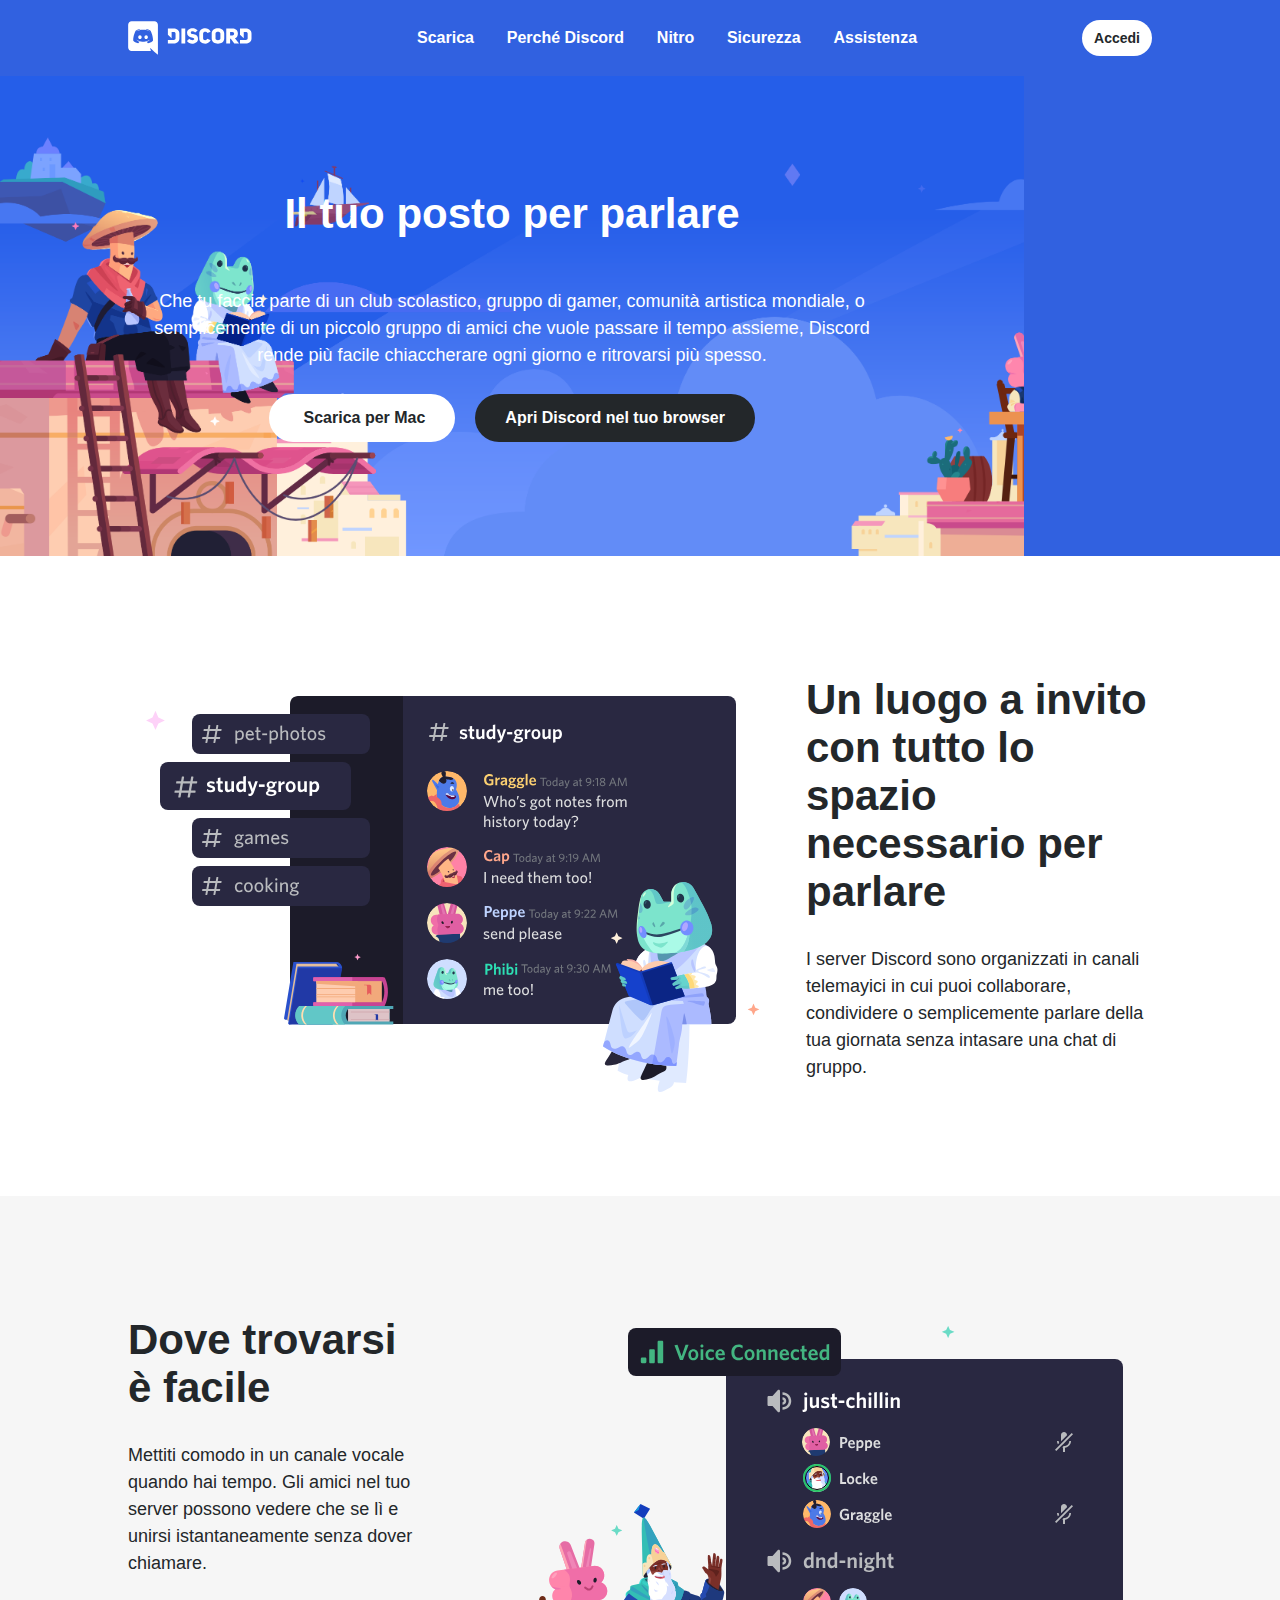
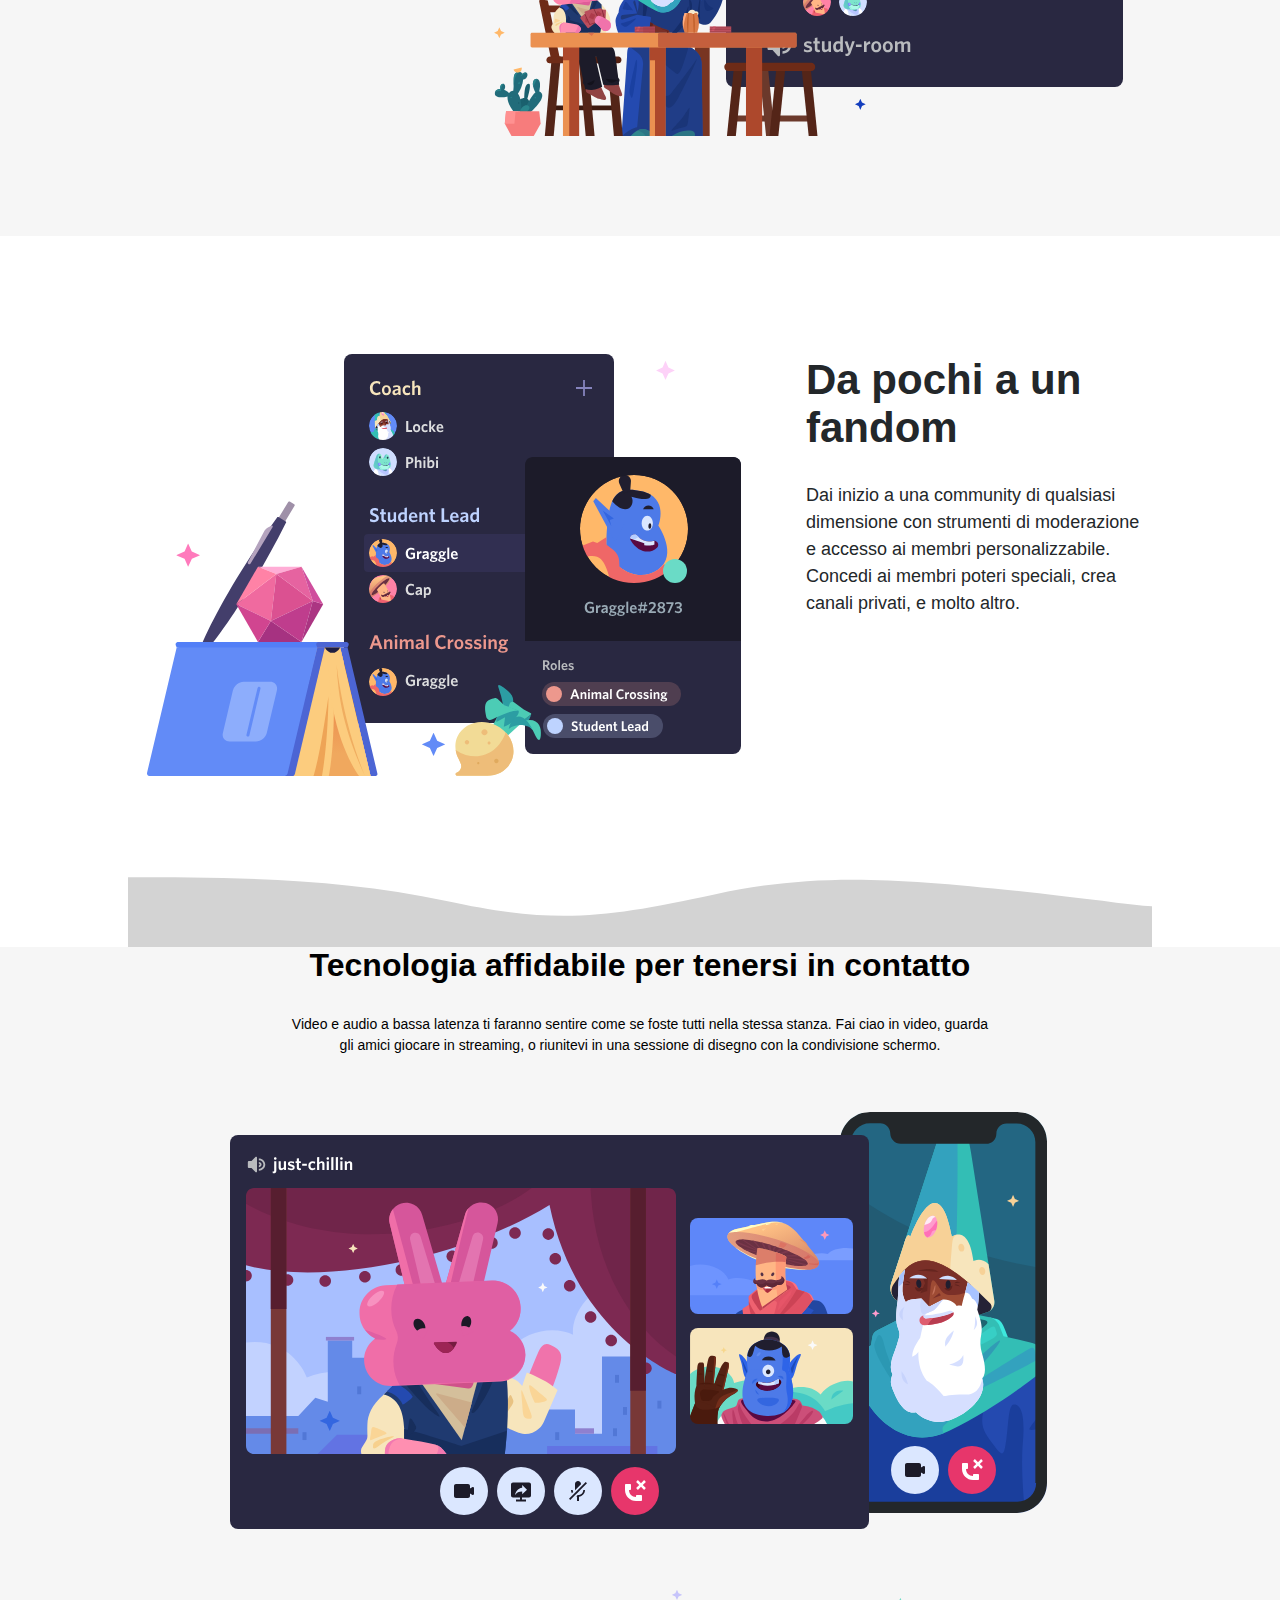
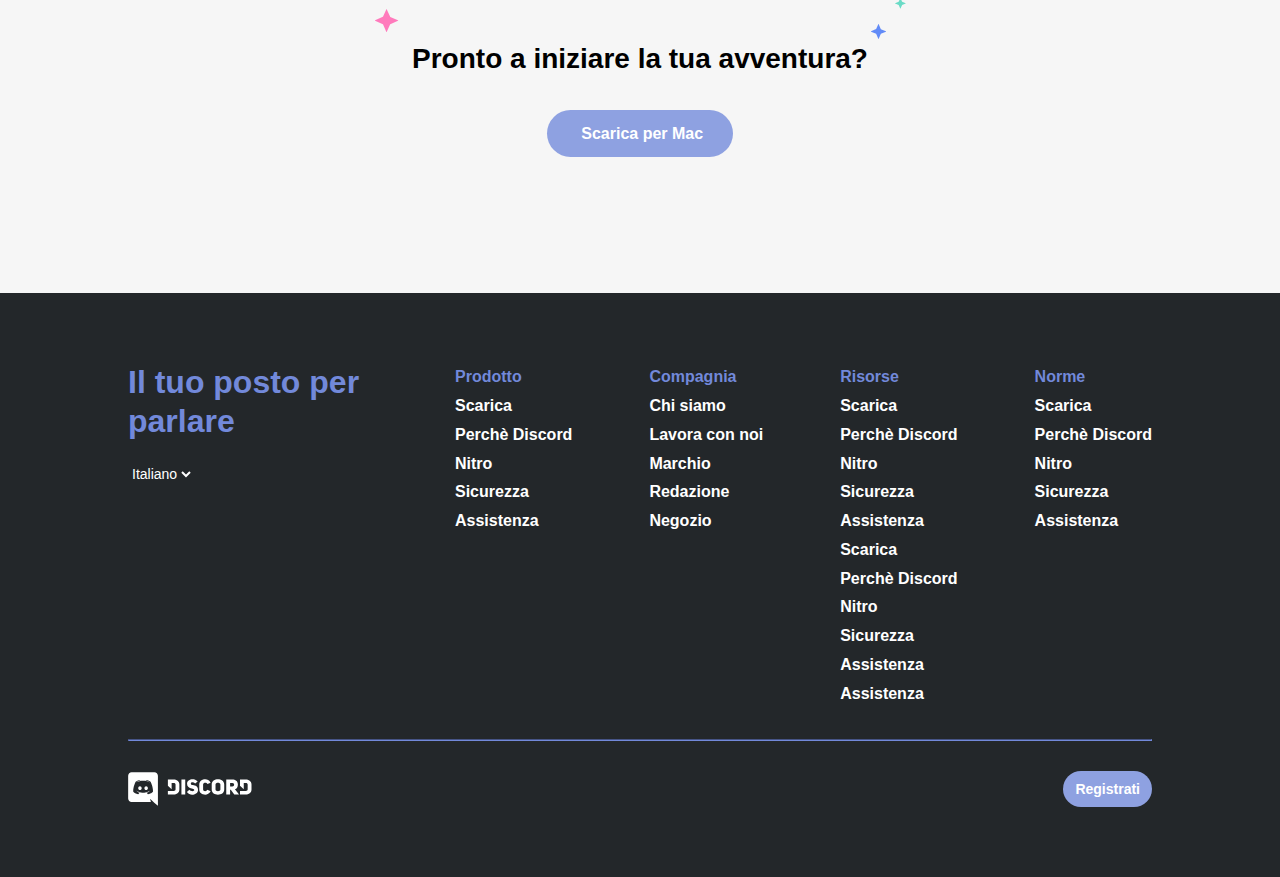
==== index.html @ 60d34fde "add arrow down" ====
<!DOCTYPE html>
<html lang="en">
<head>
    <meta charset="UTF-8">
    <meta http-equiv="X-UA-Compatible" content="IE=edge">
    <meta name="viewport" content="width=device-width, initial-scale=1.0">
    <link rel="stylesheet" href="https://cdnjs.cloudflare.com/ajax/libs/font-awesome/6.2.0/css/all.min.css" integrity="sha512-xh6O/CkQoPOWDdYTDqeRdPCVd1SpvCA9XXcUnZS2FmJNp1coAFzvtCN9BmamE+4aHK8yyUHUSCcJHgXloTyT2A==" crossorigin="anonymous" referrerpolicy="no-referrer" />
    <link rel="stylesheet" href="./css/style.css">
    <title>Discord</title>
</head>
<body>
     <!-- HEADER: NAV + HERO -->
     <header>
        <nav class="container flexbox">
            <img src="img/logo.svg" alt="logo">

            <ul class="flexbox">
                <li><a href="#">Scarica</a></li>
                <li><a href="#">Perch&eacute Discord</a></li>
                <li><a href="#">Nitro</a></li>
                <li><a href="#">Sicurezza</a></li>
                <li><a href="#">Assistenza</a></li>
            </ul>

            <a class="btn-small" href="#">Accedi</a>
        </nav>

        <section class="hero flexbox">
            <div class="inner-hero">
                <h1>Il tuo posto per parlare</h1>
                <p>Che tu faccia parte di un club scolastico, gruppo di gamer, comunità artistica mondiale, o semplicemente di un piccolo gruppo di amici che vuole passare il tempo assieme, Discord rende più facile chiaccherare ogni giorno e ritrovarsi più spesso.</p>
                <div class="buttons-hero">
                    <a href="#" class="btn-big"><i class="fa-solid fa-down-long"></i>&nbsp;Scarica per Mac</a>
                    <a href="#" class="btn-big black">Apri Discord nel tuo browser</a>
                </div>
            </div>
        </section>
     </header>

     <!-- MAIN WITH 4 SECTION -->

     <main>
        <section class="bg-white">
            <div class="flex-container">
                <img src="img/item1.svg" alt="">
                <div class="txt">
                    <h2>Un luogo a invito con tutto lo spazio necessario per parlare</h2>
                    <p>I server Discord sono organizzati in canali telemayici in cui puoi collaborare, condividere o semplicemente parlare della tua giornata senza intasare una chat di gruppo.</p>
                </div>
            </div>
            
        </section>

        <section class="bg-gray">
            <div class="flex-container-reverse">
                <img src="img/item2.svg" alt="">
                <div class="txt">
                    <h2>Dove trovarsi è facile</h2>
                    <p>Mettiti comodo in un canale vocale quando hai tempo. Gli amici nel tuo server possono vedere che se lì e unirsi istantaneamente senza dover chiamare.</p>
                </div>
            </div> 
        </section>

        <section class="bg-white">
            <div class="flex-container">
                <img src="img/item3.svg" alt="">
            <div class="txt">
                <h2>Da pochi a un fandom</h2>
                <p>Dai inizio a una community di qualsiasi dimensione con strumenti di moderazione e accesso ai membri personalizzabile. Concedi ai membri poteri speciali, crea canali privati, e molto altro.</p>
            </div>
            </div>
        </section>

        <div class="wave">
            <svg class="wave-1hkxOo" version="1.1" xmlns="http://www.w3.org/2000/svg" viewBox="0 0 1440 100" preserveAspectRatio="none"><path class="wavePath-haxJK1 animationPaused-2hZ4IO" d="M826.337463,25.5396311 C670.970254,58.655965 603.696181,68.7870267 447.802481,35.1443383 C293.342778,1.81111414 137.33377,1.81111414 0,1.81111414 L0,150 L1920,150 L1920,1.81111414 C1739.53523,-16.6853983 1679.86404,73.1607868 1389.7826,37.4859505 C1099.70117,1.81111414 981.704672,-7.57670281 826.337463,25.5396311 Z" fill="currentColor"></path></svg>
        </div>

        <section class="single-column bg-gray">

            <div class="contents">
                <h2>Tecnologia affidabile per tenersi in contatto</h2>
                <p>Video e audio a bassa latenza ti faranno sentire come se foste tutti nella stessa stanza. Fai ciao in video, guarda gli amici giocare in streaming, o riunitevi in una sessione di disegno con la condivisione schermo.</p>
            </div>
            
            <img class="prova" src="img/item4-big.svg" alt="">
           
            <div class="call-to-acrion">
                <img src="img/stars.svg" alt="">
                <h3>Pronto a iniziare la tua avventura?</h3>
                <a href="#" class="btn-big liliac"><i class="fa-solid fa-down-long"></i>&nbsp;Scarica per Mac</a>
            </div>

        </section>
        
    </main>

      <!-- FOOTER -->

      <footer>
        <div class="footer-container">
            <div class="footer-row">
                <div class="footer-col">
                    <h3>Il tuo posto per parlare</h3>
                    
                     <select class="lenguages">
                        <option>Italiano</option>
                        <option>English</option>
                     </select>
                    
                    <div class="social-links">
                        <a href="#"><i class="fab fa-twitter"></i></a>
                        <a href="#"><i class="fab fa-instagram"></i></a>
                        <a href="#"><i class="fab fa-facebook-f"></i></a>
                        <a href="#"><i class="fab fa-youtube"></i></a>
                    </div>
                </div>
                <div class="footer-col">
                    <h4>Prodotto</h4>
                    <ul>
                        <li><a href="#">Scarica</a></li>
                        <li><a href="#">Perchè Discord</a></li>
                        <li><a href="#">Nitro</a></li>
                        <li><a href="#">Sicurezza</a></li>
                        <li><a href="#">Assistenza</a></li>                       
                    </ul>
                </div>

                <div class="footer-col">
                    <h4>Compagnia</h4>
                    <ul>
                        <li><a href="#">Chi siamo</a></li>
                        <li><a href="#">Lavora con noi</a></li>
                        <li><a href="#">Marchio</a></li>
                        <li><a href="#">Redazione</a></li>
                        <li><a href="#">Negozio</a></li>

                    </ul>
                </div>

                <div class="footer-col">
                    <h4>Risorse</h4>
                    <ul>
                        <li><a href="#">Scarica</a></li>
                        <li><a href="#">Perchè Discord</a></li>
                        <li><a href="#">Nitro</a></li>
                        <li><a href="#">Sicurezza</a></li>
                        <li><a href="#">Assistenza</a></li>
                        <li><a href="#">Scarica</a></li>
                        <li><a href="#">Perchè Discord</a></li>
                        <li><a href="#">Nitro</a></li>
                        <li><a href="#">Sicurezza</a></li>
                        <li><a href="#">Assistenza</a></li>
                        <li><a href="#">Assistenza</a></li>
                    </ul>
                </div>

                <div class="footer-col">
                    <h4>Norme</h4>
                    <ul>
                        <li><a href="#">Scarica</a></li>
                        <li><a href="#">Perchè Discord</a></li>
                        <li><a href="#">Nitro</a></li>
                        <li><a href="#">Sicurezza</a></li>
                        <li><a href="#">Assistenza</a></li>
                    </ul>
                </div>
            </div>

            <hr>

            <div class="footer-bottom">
                <img src="img/logo.svg" alt="">
                <a class="btn-small liliac" href="#">Registrati</a>
            </div>

        </div>
        
       
       
    </footer>

</body>
</html>
---- css/style.css ----
/* colors:
#3161e0; BLU Header 
#23272a sort-of-black
#f6f6f6 GRAY
#8ea1e1 lilac button
#7289da lilac txt footer*/


/* UTILITY */
*{
    margin: 0;
    padding: 0;
    box-sizing: border-box; 
}

.debug{ /*da rimuovere*/
    border: 1px solid black;
    min-height: 100px;
}

/* GENERAL RULES */

body{
    font-family: Helvetica, Arial, sans-serif;
    background-color: white;
}

header{
    background-color: #3161e0;
}

footer{
    background-color: #23272a;
    color: white;
}

.container{
    max-width: 1170px;
    margin: 0 auto;
}

/* BUTTONS */

.btn-small{
    display: block;
    background-color: white;
    color: #23272a;
    border-radius: 20px;
    padding: 10px 12px;
    text-decoration: none;
    font-size: 14px;
    font-weight: bold;
}

.btn-big{
    /* display: block; */
    background-color: white;
    color: #23272a;
    border-radius: 50px;
    padding: 15px 30px;
    text-decoration: none;
    font-size: 16px;
    font-weight: bold;
}

.black{
    background-color: #23272a;
    color: white;
}

.liliac{
    background-color: #8ea1e1;
    color: white;
}

/* NAVBAR */

li{
    list-style: none;
    font-weight: bold;
}

li a{
    color: white;
    text-decoration: none;    
}

nav a:hover{
    text-decoration: underline;
}

.flexbox{
    max-width: 80%;
    display: flex;
    flex-flow: row wrap;
    justify-content: space-between;
    align-items: center;
}

/* HEADER */

header nav.container{
    padding: 20px 0;
}

header nav ul{
    min-width: 500px;
}

.hero{
    background-image: url('../img/jumbo.png');
    background-size: cover;
    height: 480px; 
    color: white; 
    display: flex;
    justify-content: center;
    align-items: center;

    /* position: relative; */
}

.inner-hero{
    text-align: center;
    max-width: 750px;

    /* position: absolute;
    top: 50%;
    left: 50%;
    transform: translate(-50%, -50%); */
}

.buttons-hero{
    display: flex;
    justify-content: center;
    align-items: center;
    column-gap: 20px;
}

h1{
    font-size: 42px;
    padding-bottom: 50px;
}

header p{
    font-size: 18px;
    padding-bottom: 25px;
    line-height: 1.5;
}

/*SECTIONS */

main div{
    width: 80%;
    margin: 0 auto;
}

.bg-gray{
    background-color: #f6f6f6;
}

.bg-white{
    background-color: white;
}

.flex-container{
    padding: 100px 0;
    color: #23272a;
    display: flex;
    justify-content: space-between;
    align-items: flex-start;
    /* column-gap: 20px; */
}  

.txt{
    max-width: 400px;
    margin-top: 20px;
}

main h2{
    font-size: 42px;
    padding-bottom: 30px;
}

main p{
    font-size: 18px;
    line-height: 1.5;
}

.flex-container-reverse{
    padding: 100px 0;
    color: #23272a;
    display: flex;
    flex-direction: row-reverse;
    justify-content: center;
    align-items: flex-start;
    column-gap: 50px;
}

.wave svg{
    color: lightgrey;
    display: block;
}


.single-column{
   text-align: center;
    padding-bottom: 150px;
 
}

.contents{
    width: 700px;
}

.contents h2{
    font-size: 32px;
}
.contents p{
    font-size: 14px;
}

.call-to-acrion h3{
    font-size: 28px;
   padding-bottom: 50px; 
}





/* FOOTER */

.footer-container{
    width: 80%;
    max-width: 1170px;
    margin: 0 auto;
    padding: 70px 0;
}

.footer-row{
    line-height: 1.8;
    display: flex;
    flex-wrap: wrap;
    justify-content: space-between;
    padding-bottom: 30px;
}

.footer-col h3{
    font-size: 32px;
    line-height: 1.2;
    color: #7289da;
    padding-bottom: 20px;
    width: 250px;
}

.lenguages{
    background: #23272a;
    color: white;
    border: none;
    font-size: 14px;
   
}

.footer-col h4{
    color: #7289da; 
}

hr {
    border-color: #7289da;
}

.footer-bottom{
   display: flex;
   justify-content: space-between;
   padding-top: 30px;
}

.social-links i{
    padding: 20px 10px 0 0;
    color: white;
}
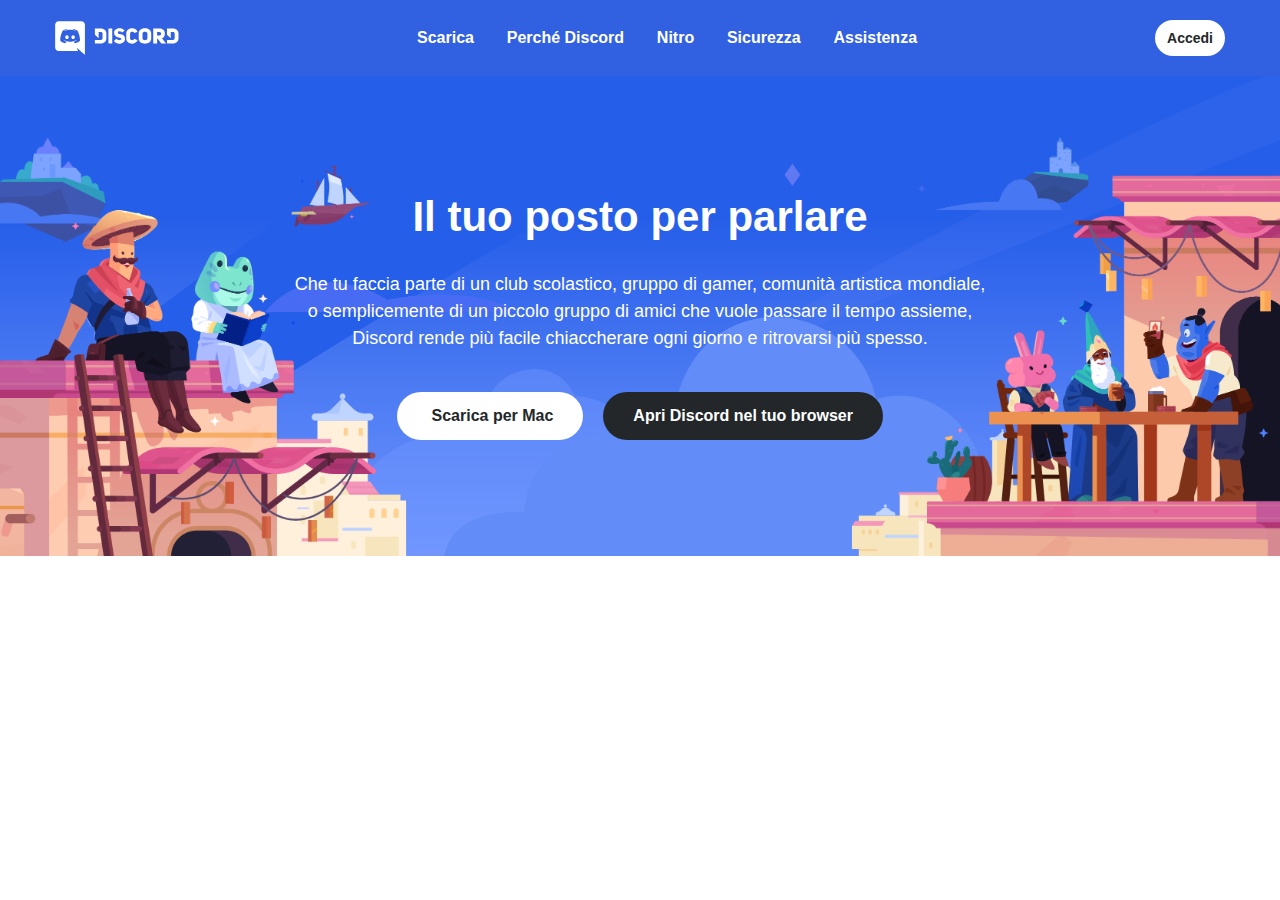
==== commit 4e24bc05: "Refactory 1- Header" ====
--- a/index.html
+++ b/index.html
@@ -9,9 +9,11 @@
     <title>Discord</title>
 </head>
 <body>
-     <!-- HEADER: NAV + HERO -->
-     <header>
-        <nav class="container flexbox">
+    
+    <!-- HEADER: NAV + HERO -->
+
+    <header>
+        <nav class=" container flexbox">
             <img src="img/logo.svg" alt="logo">
 
             <ul class="flexbox">
@@ -31,153 +33,20 @@
                 <p>Che tu faccia parte di un club scolastico, gruppo di gamer, comunità artistica mondiale, o semplicemente di un piccolo gruppo di amici che vuole passare il tempo assieme, Discord rende più facile chiaccherare ogni giorno e ritrovarsi più spesso.</p>
                 <div class="buttons-hero">
                     <a href="#" class="btn-big"><i class="fa-solid fa-down-long"></i>&nbsp;Scarica per Mac</a>
-                    <a href="#" class="btn-big black">Apri Discord nel tuo browser</a>
+                    <a href="#" class="btn-big btn-black">Apri Discord nel tuo browser</a>
                 </div>
             </div>
         </section>
-     </header>
+    </header>
+     
 
-     <!-- MAIN WITH 4 SECTION -->
+    <!-- MAIN WITH 4 SECTION -->
 
-     <main>
-        <section class="bg-white">
-            <div class="flex-container">
-                <img src="img/item1.svg" alt="">
-                <div class="txt">
-                    <h2>Un luogo a invito con tutto lo spazio necessario per parlare</h2>
-                    <p>I server Discord sono organizzati in canali telemayici in cui puoi collaborare, condividere o semplicemente parlare della tua giornata senza intasare una chat di gruppo.</p>
-                </div>
-            </div>
-            
-        </section>
+    
 
-        <section class="bg-gray">
-            <div class="flex-container-reverse">
-                <img src="img/item2.svg" alt="">
-                <div class="txt">
-                    <h2>Dove trovarsi è facile</h2>
-                    <p>Mettiti comodo in un canale vocale quando hai tempo. Gli amici nel tuo server possono vedere che se lì e unirsi istantaneamente senza dover chiamare.</p>
-                </div>
-            </div> 
-        </section>
+    <!-- FOOTER -->
 
-        <section class="bg-white">
-            <div class="flex-container">
-                <img src="img/item3.svg" alt="">
-            <div class="txt">
-                <h2>Da pochi a un fandom</h2>
-                <p>Dai inizio a una community di qualsiasi dimensione con strumenti di moderazione e accesso ai membri personalizzabile. Concedi ai membri poteri speciali, crea canali privati, e molto altro.</p>
-            </div>
-            </div>
-        </section>
-
-        <div class="wave">
-            <svg class="wave-1hkxOo" version="1.1" xmlns="http://www.w3.org/2000/svg" viewBox="0 0 1440 100" preserveAspectRatio="none"><path class="wavePath-haxJK1 animationPaused-2hZ4IO" d="M826.337463,25.5396311 C670.970254,58.655965 603.696181,68.7870267 447.802481,35.1443383 C293.342778,1.81111414 137.33377,1.81111414 0,1.81111414 L0,150 L1920,150 L1920,1.81111414 C1739.53523,-16.6853983 1679.86404,73.1607868 1389.7826,37.4859505 C1099.70117,1.81111414 981.704672,-7.57670281 826.337463,25.5396311 Z" fill="currentColor"></path></svg>
-        </div>
-
-        <section class="single-column bg-gray">
-
-            <div class="contents">
-                <h2>Tecnologia affidabile per tenersi in contatto</h2>
-                <p>Video e audio a bassa latenza ti faranno sentire come se foste tutti nella stessa stanza. Fai ciao in video, guarda gli amici giocare in streaming, o riunitevi in una sessione di disegno con la condivisione schermo.</p>
-            </div>
-            
-            <img class="prova" src="img/item4-big.svg" alt="">
-           
-            <div class="call-to-acrion">
-                <img src="img/stars.svg" alt="">
-                <h3>Pronto a iniziare la tua avventura?</h3>
-                <a href="#" class="btn-big liliac"><i class="fa-solid fa-down-long"></i>&nbsp;Scarica per Mac</a>
-            </div>
-
-        </section>
-        
-    </main>
-
-      <!-- FOOTER -->
-
-      <footer>
-        <div class="footer-container">
-            <div class="footer-row">
-                <div class="footer-col">
-                    <h3>Il tuo posto per parlare</h3>
-                    
-                     <select class="lenguages">
-                        <option>Italiano</option>
-                        <option>English</option>
-                     </select>
-                    
-                    <div class="social-links">
-                        <a href="#"><i class="fab fa-twitter"></i></a>
-                        <a href="#"><i class="fab fa-instagram"></i></a>
-                        <a href="#"><i class="fab fa-facebook-f"></i></a>
-                        <a href="#"><i class="fab fa-youtube"></i></a>
-                    </div>
-                </div>
-                <div class="footer-col">
-                    <h4>Prodotto</h4>
-                    <ul>
-                        <li><a href="#">Scarica</a></li>
-                        <li><a href="#">Perchè Discord</a></li>
-                        <li><a href="#">Nitro</a></li>
-                        <li><a href="#">Sicurezza</a></li>
-                        <li><a href="#">Assistenza</a></li>                       
-                    </ul>
-                </div>
-
-                <div class="footer-col">
-                    <h4>Compagnia</h4>
-                    <ul>
-                        <li><a href="#">Chi siamo</a></li>
-                        <li><a href="#">Lavora con noi</a></li>
-                        <li><a href="#">Marchio</a></li>
-                        <li><a href="#">Redazione</a></li>
-                        <li><a href="#">Negozio</a></li>
-
-                    </ul>
-                </div>
-
-                <div class="footer-col">
-                    <h4>Risorse</h4>
-                    <ul>
-                        <li><a href="#">Scarica</a></li>
-                        <li><a href="#">Perchè Discord</a></li>
-                        <li><a href="#">Nitro</a></li>
-                        <li><a href="#">Sicurezza</a></li>
-                        <li><a href="#">Assistenza</a></li>
-                        <li><a href="#">Scarica</a></li>
-                        <li><a href="#">Perchè Discord</a></li>
-                        <li><a href="#">Nitro</a></li>
-                        <li><a href="#">Sicurezza</a></li>
-                        <li><a href="#">Assistenza</a></li>
-                        <li><a href="#">Assistenza</a></li>
-                    </ul>
-                </div>
-
-                <div class="footer-col">
-                    <h4>Norme</h4>
-                    <ul>
-                        <li><a href="#">Scarica</a></li>
-                        <li><a href="#">Perchè Discord</a></li>
-                        <li><a href="#">Nitro</a></li>
-                        <li><a href="#">Sicurezza</a></li>
-                        <li><a href="#">Assistenza</a></li>
-                    </ul>
-                </div>
-            </div>
-
-            <hr>
-
-            <div class="footer-bottom">
-                <img src="img/logo.svg" alt="">
-                <a class="btn-small liliac" href="#">Registrati</a>
-            </div>
-
-        </div>
-        
-       
-       
-    </footer>
+      
 
 </body>
 </html>--- a/css/style.css
+++ b/css/style.css
@@ -1,16 +1,19 @@
-/* colors:
-#3161e0; BLU Header 
-#23272a sort-of-black
-#f6f6f6 GRAY
-#8ea1e1 lilac button
-#7289da lilac txt footer*/
+/* COLORS ROOT  */
 
+:root{
+    --black: #23272a;
+    --white: #ffffff;
+    --gray: #f6f6f6;
+    --blue: #3161e0;
+    --liliac-btn: #8ea1e1 ;
+    --liliac-txt: #7289da ;
+}
 
 /* UTILITY */
 *{
     margin: 0;
     padding: 0;
-    box-sizing: border-box; 
+    box-sizing: border-box;   
 }
 
 .debug{ /*da rimuovere*/
@@ -22,16 +25,7 @@
 
 body{
     font-family: Helvetica, Arial, sans-serif;
-    background-color: white;
-}
-
-header{
-    background-color: #3161e0;
-}
-
-footer{
-    background-color: #23272a;
-    color: white;
+    background-color: var(--white);
 }
 
 .container{
@@ -39,12 +33,36 @@
     margin: 0 auto;
 }
 
-/* BUTTONS */
+header{
+    background-color: var(--blue);
+    color: var(--white);;
+}
+
+header footer{
+    color: var(--white);
+}
+
+footer{
+    color: var(--black);
+}
+
+li{
+    list-style: none;
+    font-weight: bold;
+}
+
+li a{
+    color: var(--white);
+    text-decoration: none;
+}
+
+nav a:hover{
+    text-decoration: underline;
+}
 
 .btn-small{
-    display: block;
-    background-color: white;
-    color: #23272a;
+    background-color: var(--white);
+    color: var(--black);
     border-radius: 20px;
     padding: 10px 12px;
     text-decoration: none;
@@ -53,9 +71,8 @@
 }
 
 .btn-big{
-    /* display: block; */
-    background-color: white;
-    color: #23272a;
+    background-color: var(--white);
+    color: var(--black);
     border-radius: 50px;
     padding: 15px 30px;
     text-decoration: none;
@@ -63,43 +80,26 @@
     font-weight: bold;
 }
 
-.black{
-    background-color: #23272a;
-    color: white;
+.btn-black{
+    background-color: var(--black);
+    color: var(--white);
 }
 
-.liliac{
-    background-color: #8ea1e1;
-    color: white;
+.btn-liliac{
+    background-color: var(--liliac-btn);
+    color: var(--white);
 }
 
-/* NAVBAR */
-
-li{
-    list-style: none;
-    font-weight: bold;
-}
-
-li a{
-    color: white;
-    text-decoration: none;    
-}
-
-nav a:hover{
-    text-decoration: underline;
-}
+/* HEADER */
 
 .flexbox{
-    max-width: 80%;
     display: flex;
     flex-flow: row wrap;
     justify-content: space-between;
     align-items: center;
 }
 
-/* HEADER */
-
-header nav.container{
+nav{
     padding: 20px 0;
 }
 
@@ -110,23 +110,26 @@
 .hero{
     background-image: url('../img/jumbo.png');
     background-size: cover;
-    height: 480px; 
-    color: white; 
+    height: 480px;
     display: flex;
     justify-content: center;
     align-items: center;
-
-    /* position: relative; */
 }
 
 .inner-hero{
     text-align: center;
-    max-width: 750px;
+    max-width: 700px;
+}
 
-    /* position: absolute;
-    top: 50%;
-    left: 50%;
-    transform: translate(-50%, -50%); */
+h1{
+    font-size: 42px;
+    padding-bottom: 30px;
+}
+
+header p{
+    font-size: 18px;
+    padding-bottom: 40px;
+    line-height: 1.5;
 }
 
 .buttons-hero{
@@ -134,156 +137,4 @@
     justify-content: center;
     align-items: center;
     column-gap: 20px;
-}
-
-h1{
-    font-size: 42px;
-    padding-bottom: 50px;
-}
-
-header p{
-    font-size: 18px;
-    padding-bottom: 25px;
-    line-height: 1.5;
-}
-
-/*SECTIONS */
-
-main div{
-    width: 80%;
-    margin: 0 auto;
-}
-
-.bg-gray{
-    background-color: #f6f6f6;
-}
-
-.bg-white{
-    background-color: white;
-}
-
-.flex-container{
-    padding: 100px 0;
-    color: #23272a;
-    display: flex;
-    justify-content: space-between;
-    align-items: flex-start;
-    /* column-gap: 20px; */
-}  
-
-.txt{
-    max-width: 400px;
-    margin-top: 20px;
-}
-
-main h2{
-    font-size: 42px;
-    padding-bottom: 30px;
-}
-
-main p{
-    font-size: 18px;
-    line-height: 1.5;
-}
-
-.flex-container-reverse{
-    padding: 100px 0;
-    color: #23272a;
-    display: flex;
-    flex-direction: row-reverse;
-    justify-content: center;
-    align-items: flex-start;
-    column-gap: 50px;
-}
-
-.wave svg{
-    color: lightgrey;
-    display: block;
-}
-
-
-.single-column{
-   text-align: center;
-    padding-bottom: 150px;
- 
-}
-
-.contents{
-    width: 700px;
-}
-
-.contents h2{
-    font-size: 32px;
-}
-.contents p{
-    font-size: 14px;
-}
-
-.call-to-acrion h3{
-    font-size: 28px;
-   padding-bottom: 50px; 
-}
-
-
-
-
-
-/* FOOTER */
-
-.footer-container{
-    width: 80%;
-    max-width: 1170px;
-    margin: 0 auto;
-    padding: 70px 0;
-}
-
-.footer-row{
-    line-height: 1.8;
-    display: flex;
-    flex-wrap: wrap;
-    justify-content: space-between;
-    padding-bottom: 30px;
-}
-
-.footer-col h3{
-    font-size: 32px;
-    line-height: 1.2;
-    color: #7289da;
-    padding-bottom: 20px;
-    width: 250px;
-}
-
-.lenguages{
-    background: #23272a;
-    color: white;
-    border: none;
-    font-size: 14px;
-   
-}
-
-.footer-col h4{
-    color: #7289da; 
-}
-
-hr {
-    border-color: #7289da;
-}
-
-.footer-bottom{
-   display: flex;
-   justify-content: space-between;
-   padding-top: 30px;
-}
-
-.social-links i{
-    padding: 20px 10px 0 0;
-    color: white;
-}
-
-
-
-
-
-
- 
-
+}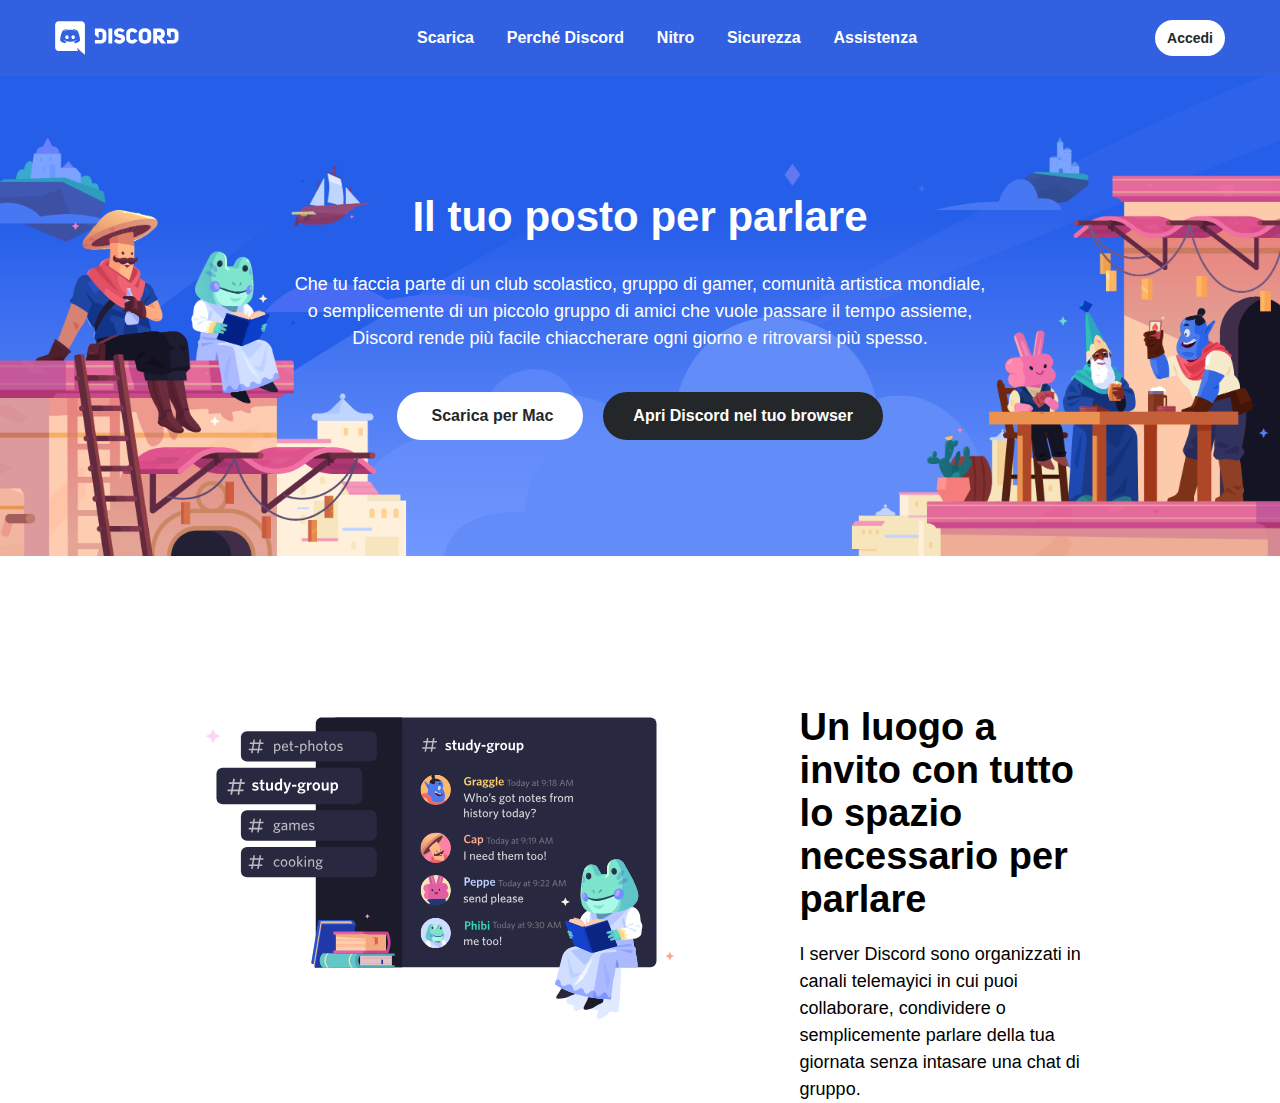
==== commit c0266f8c: "Refactory 2-section1" ====
--- a/index.html
+++ b/index.html
@@ -39,8 +39,19 @@
         </section>
     </header>
      
+    <!-- MAIN WITH 4 SECTION -->
 
-    <!-- MAIN WITH 4 SECTION -->
+    <main>
+        <section class="bg-white">
+            <div class="flex-containe">
+                <img class="img-main" src="img/item1.svg" alt="">
+                <div class="txt">
+                    <h2>Un luogo a invito con tutto lo spazio necessario per parlare</h2>
+                    <p>I server Discord sono organizzati in canali telemayici in cui puoi collaborare, condividere o semplicemente parlare della tua giornata senza intasare una chat di gruppo.</p>
+                </div>
+            </div>
+        </section>
+    </main>
 
     
 
--- a/css/style.css
+++ b/css/style.css
@@ -19,6 +19,7 @@
 .debug{ /*da rimuovere*/
     border: 1px solid black;
     min-height: 100px;
+    background-color: aqua;
 }
 
 /* GENERAL RULES */
@@ -137,4 +138,42 @@
     justify-content: center;
     align-items: center;
     column-gap: 20px;
+}
+
+.buttons-hero a:hover{ /*mettere ombra e zoom*/
+    text-decoration: underline;
+}
+
+/*MAIN */
+
+main h2{
+    font-size: 38px;
+    padding-bottom: 20px;
+}
+
+main p{
+    font-size: 18px;
+    line-height: 1.5;
+}
+
+.flex-containe{
+    max-width: 1170px;
+    width: 70%;
+    margin: 0 auto;
+    padding-top: 50px;
+    display: flex;
+    justify-content: center;
+    align-items: center;
+    
+}
+
+.img-main{
+    width: 60%;
+    padding-right: 20px;
+}
+
+.txt{
+    width: 40%;
+    padding-left: 70px;
+    padding-top: 100px;
 }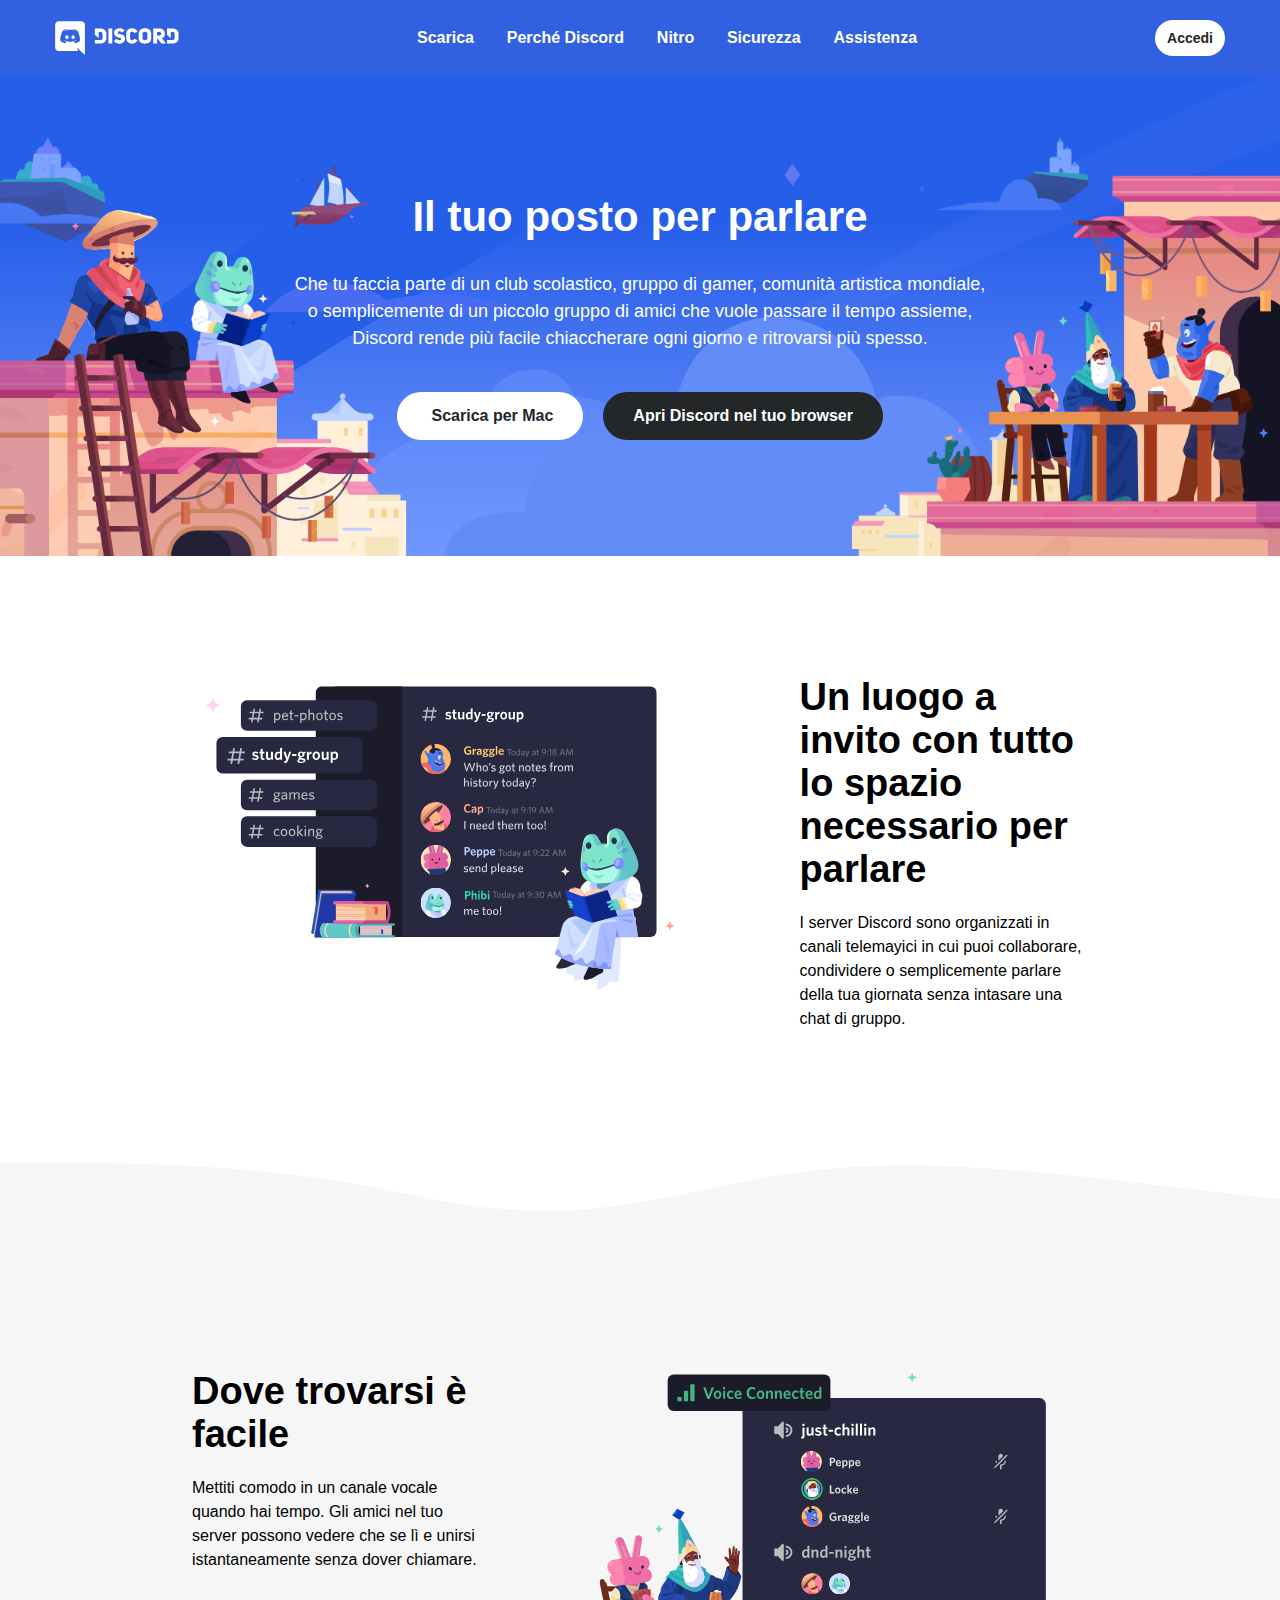
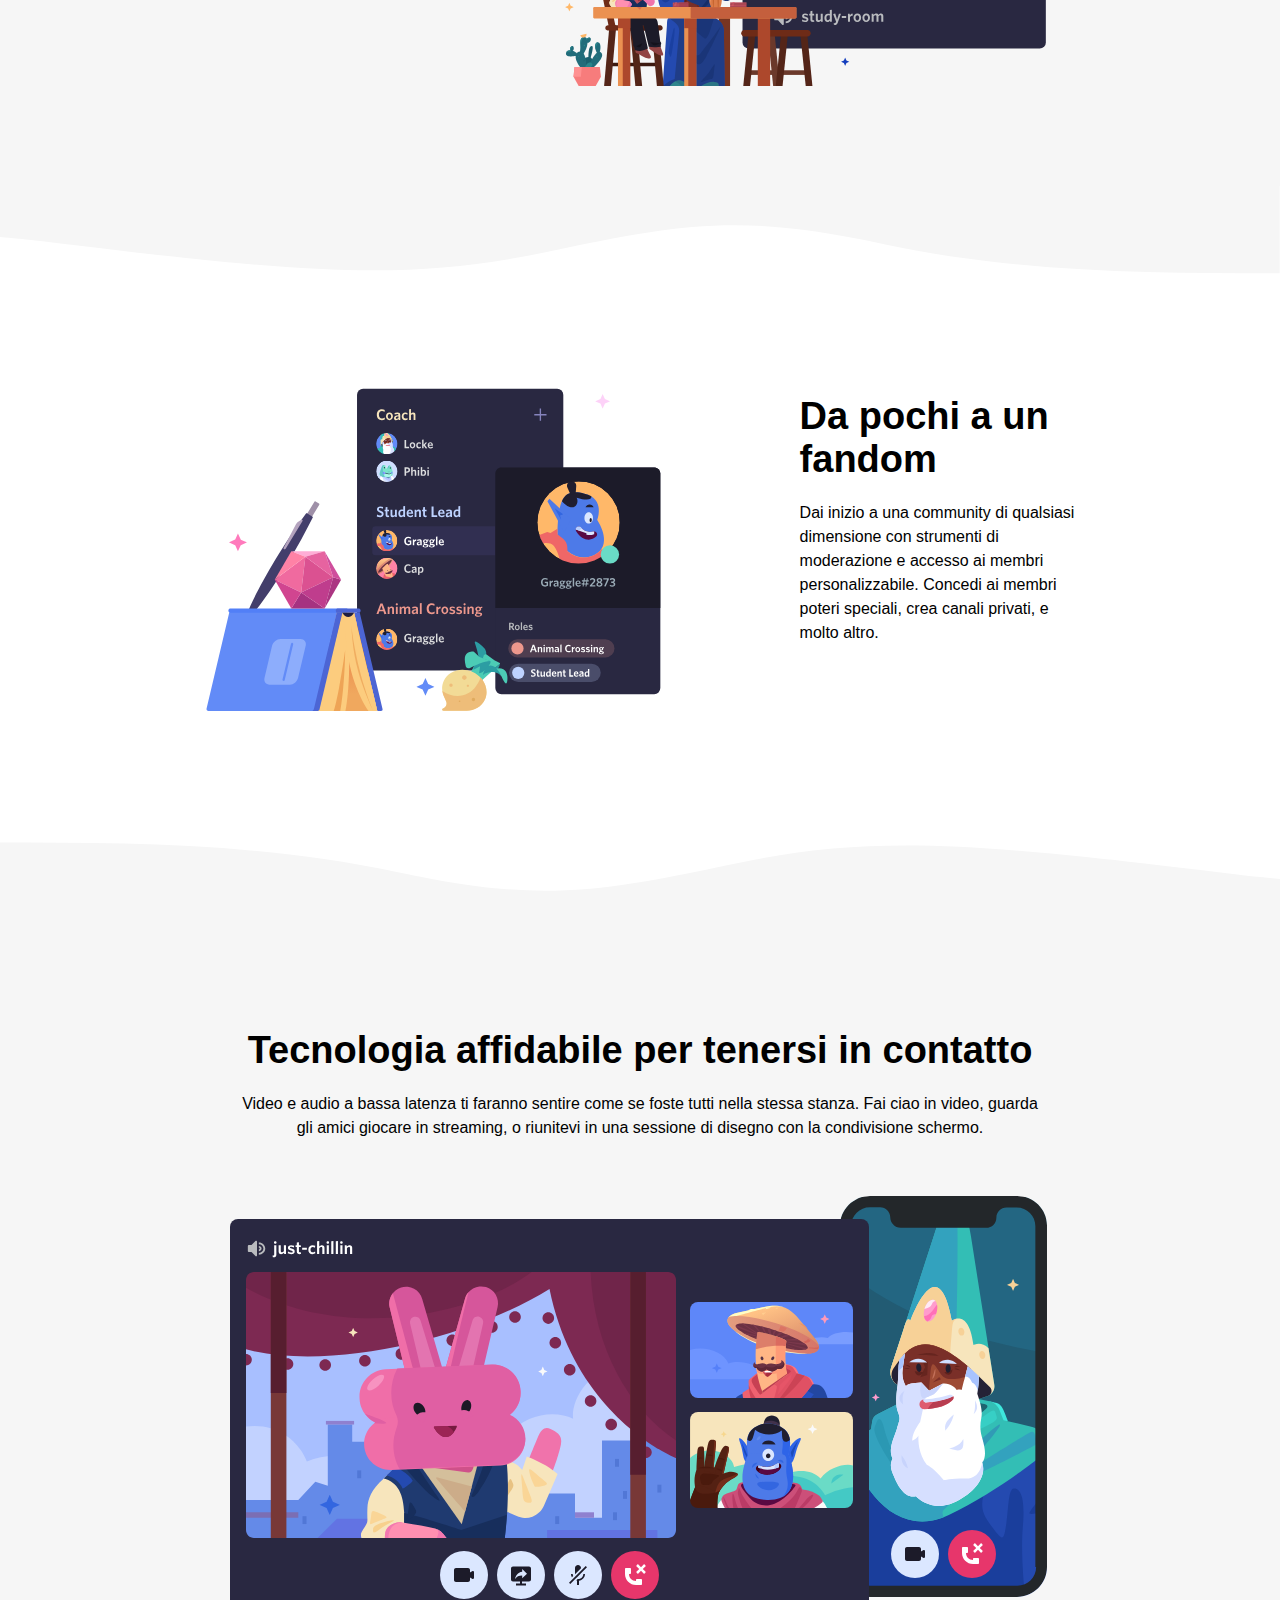
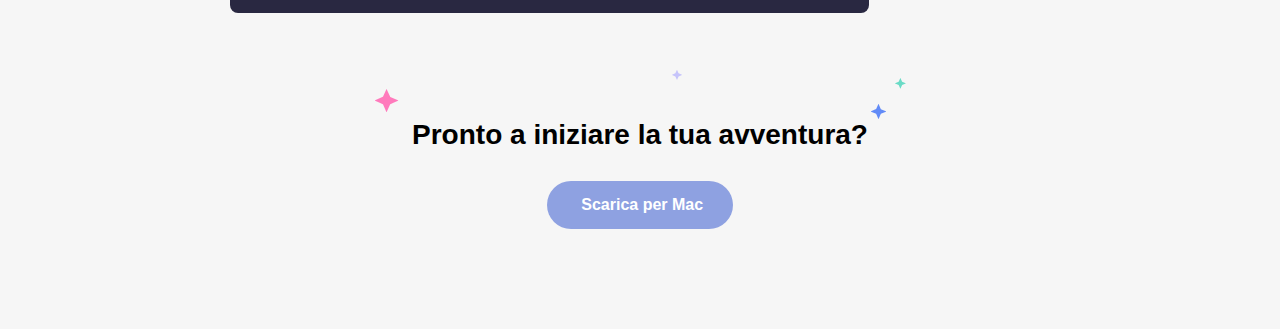
==== commit 2317139a: "Refactory main + add wave" ====
--- a/index.html
+++ b/index.html
@@ -42,8 +42,8 @@
     <!-- MAIN WITH 4 SECTION -->
 
     <main>
-        <section class="bg-white">
-            <div class="flex-containe">
+        <section>
+            <div class="flex-container">
                 <img class="img-main" src="img/item1.svg" alt="">
                 <div class="txt">
                     <h2>Un luogo a invito con tutto lo spazio necessario per parlare</h2>
@@ -51,6 +51,59 @@
                 </div>
             </div>
         </section>
+
+        <div class="wave">
+            <svg class="wave-1hkxOo" version="1.1" xmlns="http://www.w3.org/2000/svg" viewBox="0 0 1440 100" preserveAspectRatio="none"><path class="wavePath-haxJK1 animationPaused-2hZ4IO" d="M826.337463,25.5396311 C670.970254,58.655965 603.696181,68.7870267 447.802481,35.1443383 C293.342778,1.81111414 137.33377,1.81111414 0,1.81111414 L0,150 L1920,150 L1920,1.81111414 C1739.53523,-16.6853983 1679.86404,73.1607868 1389.7826,37.4859505 C1099.70117,1.81111414 981.704672,-7.57670281 826.337463,25.5396311 Z" fill="currentColor"></path></svg>
+        </div>
+
+        <section class="bg-gray">
+            <div class="flex-container row-reverse">
+                <img class="img-main" src="img/item2.svg" alt="">
+                <div class="txt">
+                    <h2>Dove trovarsi è facile</h2>
+                    <p>Mettiti comodo in un canale vocale quando hai tempo. Gli amici nel tuo server possono vedere che se lì e unirsi istantaneamente senza dover chiamare.</p>
+                </div>
+            </div>
+        </section>
+
+        <div class="wave-bottom">
+            <svg class="wave-1hkxOo" version="1.1" xmlns="http://www.w3.org/2000/svg" viewBox="0 0 1440 100" preserveAspectRatio="none"><path class="wavePath-haxJK1 animationPaused-2hZ4IO" d="M826.337463,25.5396311 C670.970254,58.655965 603.696181,68.7870267 447.802481,35.1443383 C293.342778,1.81111414 137.33377,1.81111414 0,1.81111414 L0,150 L1920,150 L1920,1.81111414 C1739.53523,-16.6853983 1679.86404,73.1607868 1389.7826,37.4859505 C1099.70117,1.81111414 981.704672,-7.57670281 826.337463,25.5396311 Z" fill="currentColor"></path></svg>
+        </div>
+
+        <section>
+            <div class="flex-container">
+                <img class="img-main" src="img/item3.svg" alt="">
+            <div class="txt">
+                <h2>Da pochi a un fandom</h2>
+                <p>Dai inizio a una community di qualsiasi dimensione con strumenti di moderazione e accesso ai membri personalizzabile. Concedi ai membri poteri speciali, crea canali privati, e molto altro.</p>
+            </div>
+            </div>
+        </section>
+
+        <div class="wave">
+            <svg class="wave-1hkxOo" version="1.1" xmlns="http://www.w3.org/2000/svg" viewBox="0 0 1440 100" preserveAspectRatio="none"><path class="wavePath-haxJK1 animationPaused-2hZ4IO" d="M826.337463,25.5396311 C670.970254,58.655965 603.696181,68.7870267 447.802481,35.1443383 C293.342778,1.81111414 137.33377,1.81111414 0,1.81111414 L0,150 L1920,150 L1920,1.81111414 C1739.53523,-16.6853983 1679.86404,73.1607868 1389.7826,37.4859505 C1099.70117,1.81111414 981.704672,-7.57670281 826.337463,25.5396311 Z" fill="currentColor"></path></svg>
+        </div>
+
+        <section class="bg-gray">
+
+            <div class="single-column">
+                <div class="contents">
+                    <h2>Tecnologia affidabile per tenersi in contatto</h2>
+                    <p>Video e audio a bassa latenza ti faranno sentire come se foste tutti nella stessa stanza. Fai ciao in video, guarda gli amici giocare in streaming, o riunitevi in una sessione di disegno con la condivisione schermo.</p>
+                </div>
+    
+                <img src="img/item4-big.svg" alt="">
+    
+                <img src="img/stars.svg" alt="">
+                <h3>Pronto a iniziare la tua avventura?</h3>
+                <a href="#" class="btn-big btn-liliac"><i class="fa-solid fa-down-long"></i>&nbsp;Scarica per Mac</a>
+                
+            </div>
+
+            
+
+        </section>
+
     </main>
 
     
--- a/css/style.css
+++ b/css/style.css
@@ -146,25 +146,36 @@
 
 /*MAIN */
 
+.bg-gray{
+    background-color: var(--gray);
+}
+
 main h2{
     font-size: 38px;
     padding-bottom: 20px;
 }
 
+main h3{
+    font-size: 28px;
+    padding-bottom: 30px;
+}
+
 main p{
-    font-size: 18px;
+    font-size: 16px;
     line-height: 1.5;
 }
 
-.flex-containe{
+.flex-container, .single-column{
     max-width: 1170px;
     width: 70%;
     margin: 0 auto;
-    padding-top: 50px;
+}
+
+.flex-container{
+    padding: 100px  0;
     display: flex;
     justify-content: center;
-    align-items: center;
-    
+    align-items: flex-start;
 }
 
 .img-main{
@@ -175,5 +186,46 @@
 .txt{
     width: 40%;
     padding-left: 70px;
-    padding-top: 100px;
-}+    padding-top: 20px;
+}
+
+.row-reverse{
+    flex-direction: row-reverse; 
+}
+
+.row-reverse .txt{
+   padding-right: 60px;
+   padding-left: 0;
+}
+
+.wave svg{
+    color: var(--gray);
+    display: block;
+    padding-top: 30px;
+}
+
+.wave-bottom svg{
+    color: var(--gray);
+    display: block;
+    transform: rotate(180deg);
+    
+}
+
+.single-column{
+    padding: 100px 0;
+    text-align: center;
+    display: flex;
+    flex-direction: column;
+    justify-content: space-between;
+    align-items: center;
+    
+}
+
+.contents{
+    width: 800px;
+}
+
+
+
+
+
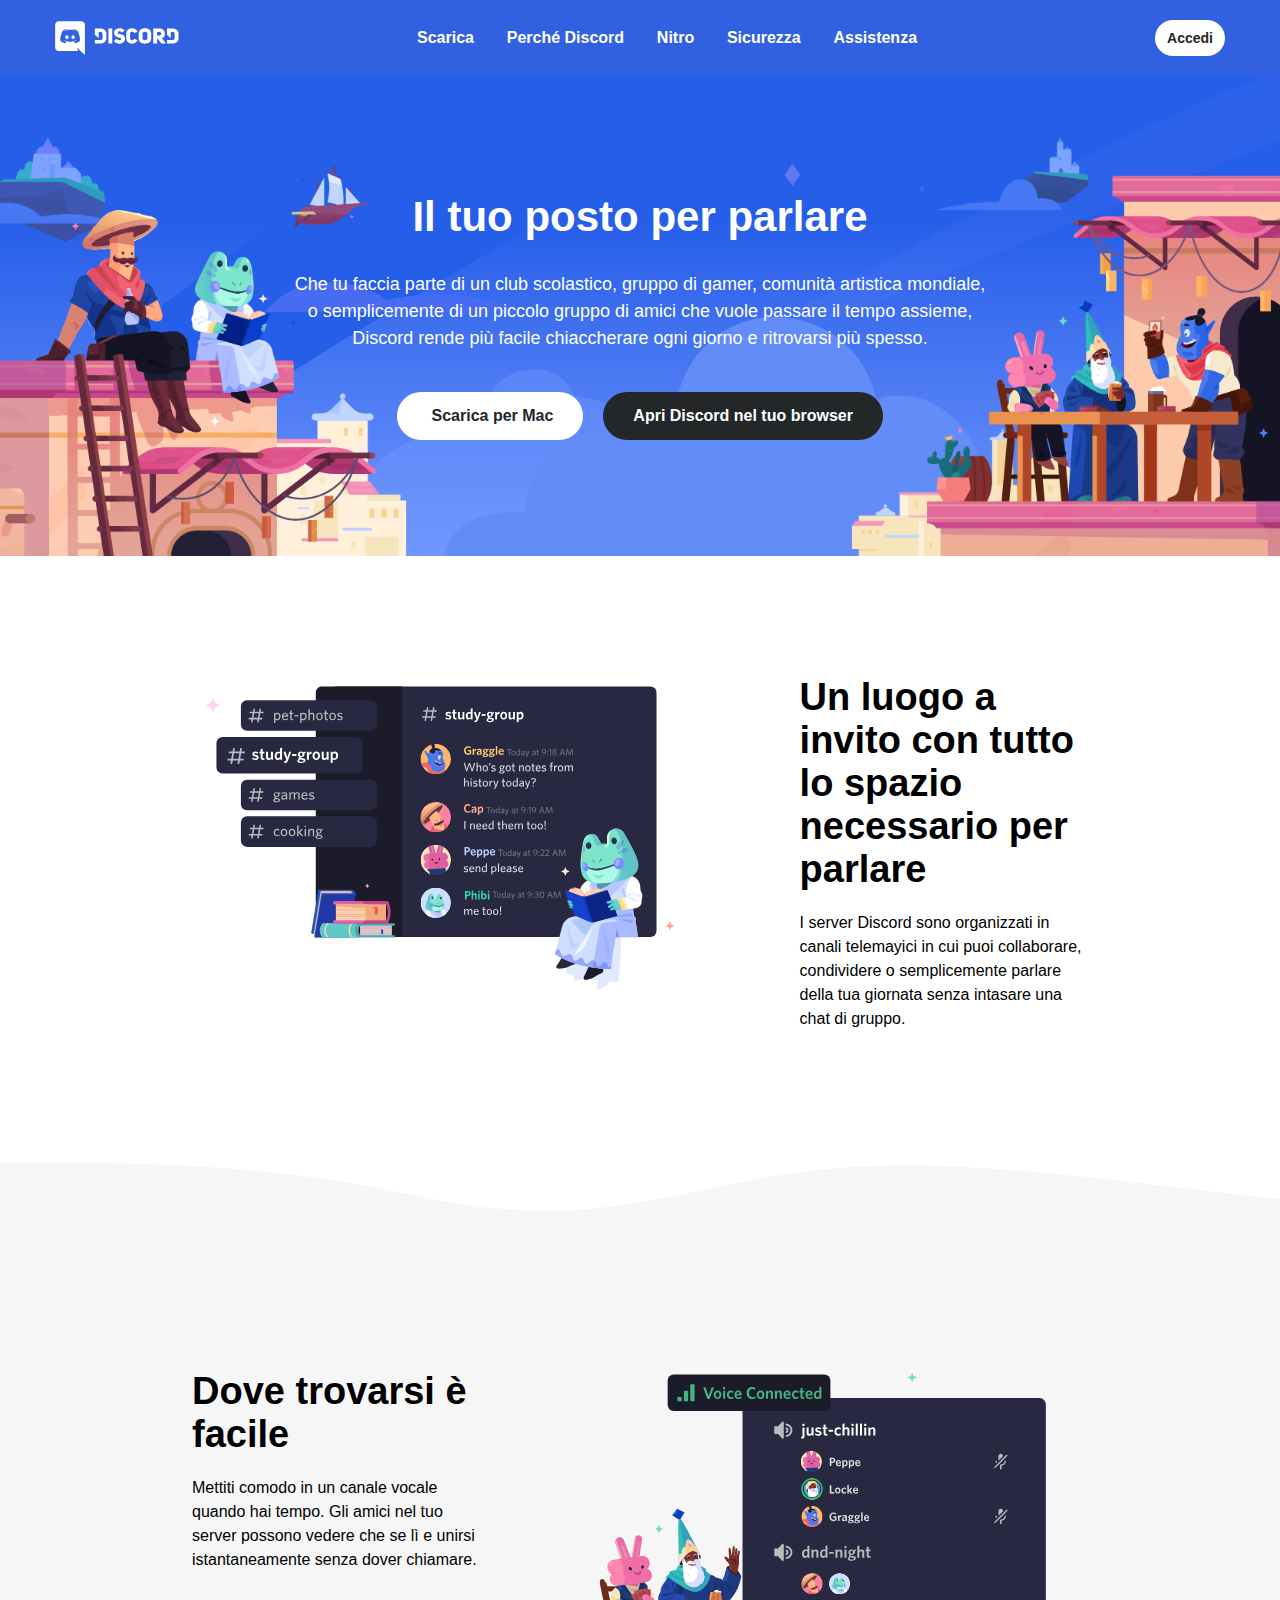
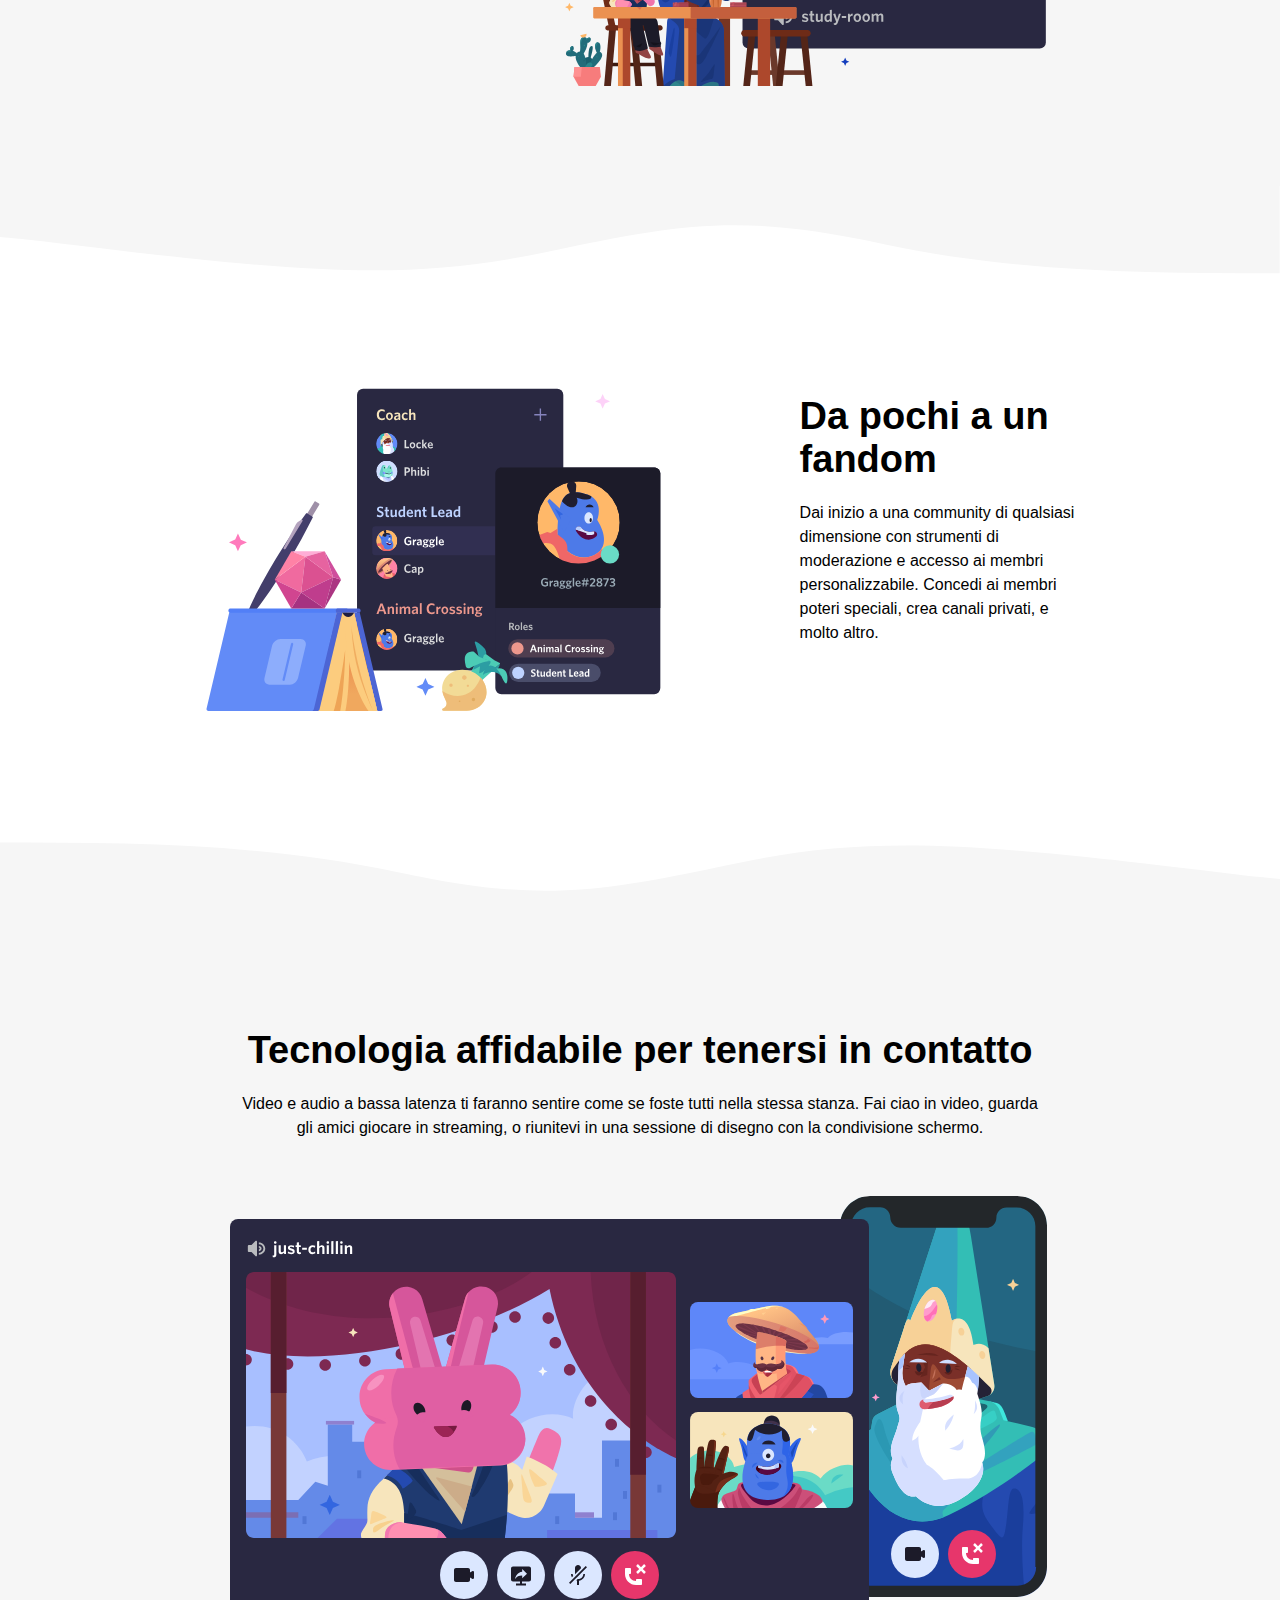
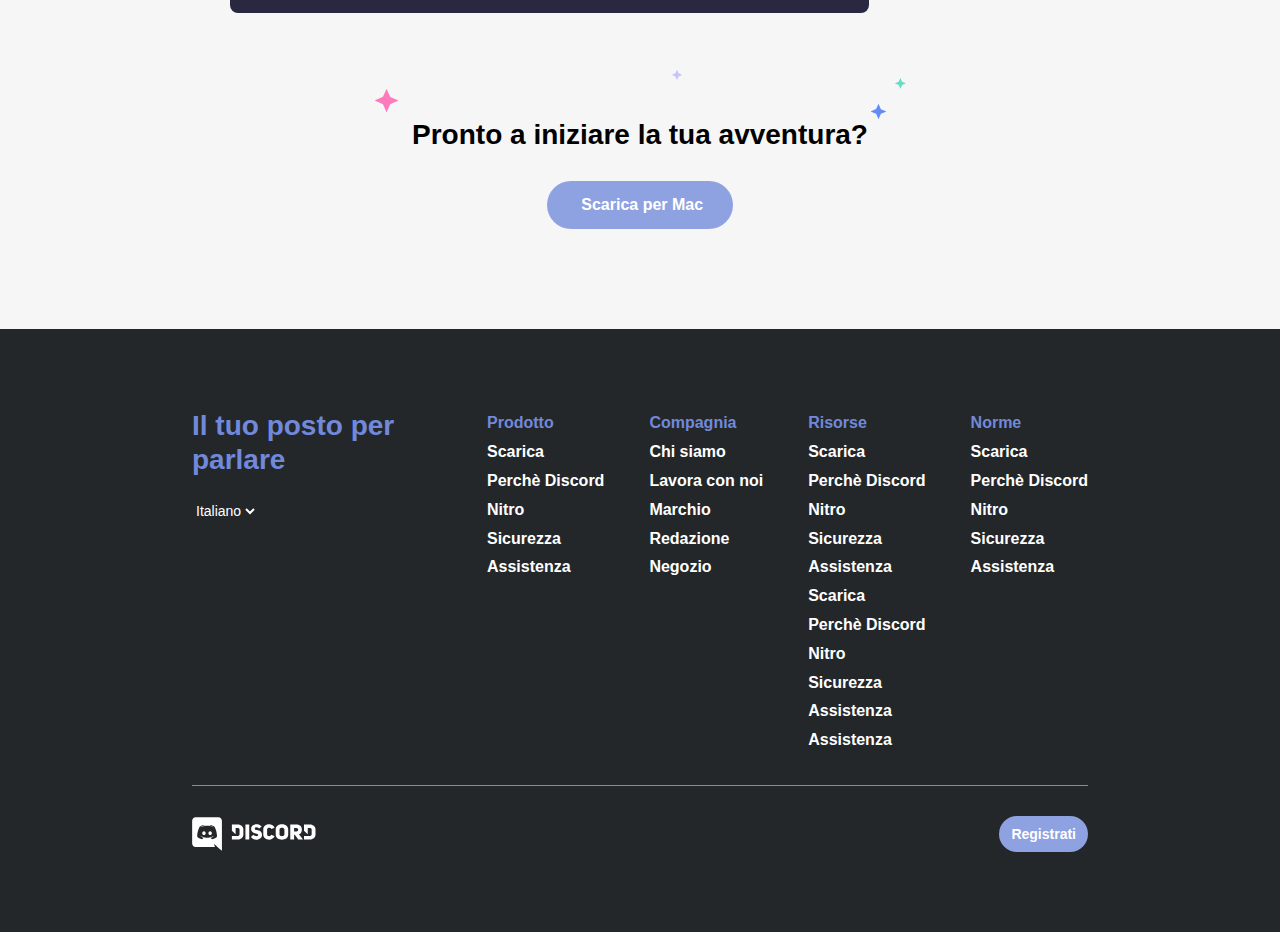
==== commit 66b6c6e5: "Refactory - footer" ====
--- a/index.html
+++ b/index.html
@@ -100,8 +100,6 @@
                 
             </div>
 
-            
-
         </section>
 
     </main>
@@ -110,6 +108,87 @@
 
     <!-- FOOTER -->
 
+    <footer>
+        <div class="footer-container">
+            <div class="footer-row">
+                <div class="footer-col">
+                    <h3>Il tuo posto per parlare</h3>
+                    <label for="lang"><i class="fa-regular fa-flag"></i></label>
+                     <select class="lang">
+                        <option>Italiano</option>
+                        <option>English</option>
+                     </select>
+
+                    <div class="social-links">
+                        <a href="#"><i class="fab fa-twitter"></i></a>
+                        <a href="#"><i class="fab fa-instagram"></i></a>
+                        <a href="#"><i class="fab fa-facebook-f"></i></a>
+                        <a href="#"><i class="fab fa-youtube"></i></a>
+                    </div>
+                </div>
+                <div class="footer-col">
+                    <h4>Prodotto</h4>
+                    <ul>
+                        <li><a href="#">Scarica</a></li>
+                        <li><a href="#">Perchè Discord</a></li>
+                        <li><a href="#">Nitro</a></li>
+                        <li><a href="#">Sicurezza</a></li>
+                        <li><a href="#">Assistenza</a></li>
+                    </ul>
+                </div>
+
+                <div class="footer-col">
+                    <h4>Compagnia</h4>
+                    <ul>
+                        <li><a href="#">Chi siamo</a></li>
+                        <li><a href="#">Lavora con noi</a></li>
+                        <li><a href="#">Marchio</a></li>
+                        <li><a href="#">Redazione</a></li>
+                        <li><a href="#">Negozio</a></li>
+
+                    </ul>
+                </div>
+
+                <div class="footer-col">
+                    <h4>Risorse</h4>
+                    <ul>
+                        <li><a href="#">Scarica</a></li>
+                        <li><a href="#">Perchè Discord</a></li>
+                        <li><a href="#">Nitro</a></li>
+                        <li><a href="#">Sicurezza</a></li>
+                        <li><a href="#">Assistenza</a></li>
+                        <li><a href="#">Scarica</a></li>
+                        <li><a href="#">Perchè Discord</a></li>
+                        <li><a href="#">Nitro</a></li>
+                        <li><a href="#">Sicurezza</a></li>
+                        <li><a href="#">Assistenza</a></li>
+                        <li><a href="#">Assistenza</a></li>
+                    </ul>
+                </div>
+
+                <div class="footer-col">
+                    <h4>Norme</h4>
+                    <ul>
+                        <li><a href="#">Scarica</a></li>
+                        <li><a href="#">Perchè Discord</a></li>
+                        <li><a href="#">Nitro</a></li>
+                        <li><a href="#">Sicurezza</a></li>
+                        <li><a href="#">Assistenza</a></li>
+                    </ul>
+                </div>
+            </div>
+
+            <div class="footer-bottom">
+                <img src="img/logo.svg" alt="">
+                <a class="btn-small btn-liliac" href="#">Registrati</a>
+            </div>
+
+        </div>
+
+
+
+    </footer>
+
       
 
 </body>
--- a/css/style.css
+++ b/css/style.css
@@ -36,15 +36,12 @@
 
 header{
     background-color: var(--blue);
-    color: var(--white);;
-}
-
-header footer{
     color: var(--white);
 }
 
 footer{
-    color: var(--black);
+    background-color: var(--black);
+    color: var(--white);
 }
 
 li{
@@ -225,7 +222,60 @@
     width: 800px;
 }
 
-
-
-
-
+/* FOOTER */
+
+.footer-container{
+    max-width: 1170px;
+    width: 70%;
+    margin: 0 auto;
+    padding: 80px 0;
+}
+
+.footer-row{
+    line-height: 1.8;
+    display: flex;
+    flex-wrap: wrap;
+    justify-content: space-between;
+    padding-bottom: 30px;
+    border-bottom: 1px solid var(--liliac-txt);
+}
+
+.footer-col h3{
+    font-size: 28px;
+    line-height: 1.2;
+    color: var(--liliac-txt);
+    padding-bottom: 20px;
+    width: 250px;
+}
+
+.lang{
+    background: var(--black);
+    color: var(--white);
+    border: none;
+    font-size: 14px;
+
+}
+
+.footer-col h4{
+    color: var(--liliac-txt);
+}
+
+.footer-bottom{
+   display: flex;
+   justify-content: space-between;
+   padding-top: 30px;
+}
+
+.social-links i{
+    padding: 20px 20px 0 0;
+    color: var(--white);
+    transform: scale(1.2);
+}
+
+.footer-row a:hover{
+    text-decoration: underline;
+}
+
+
+
+
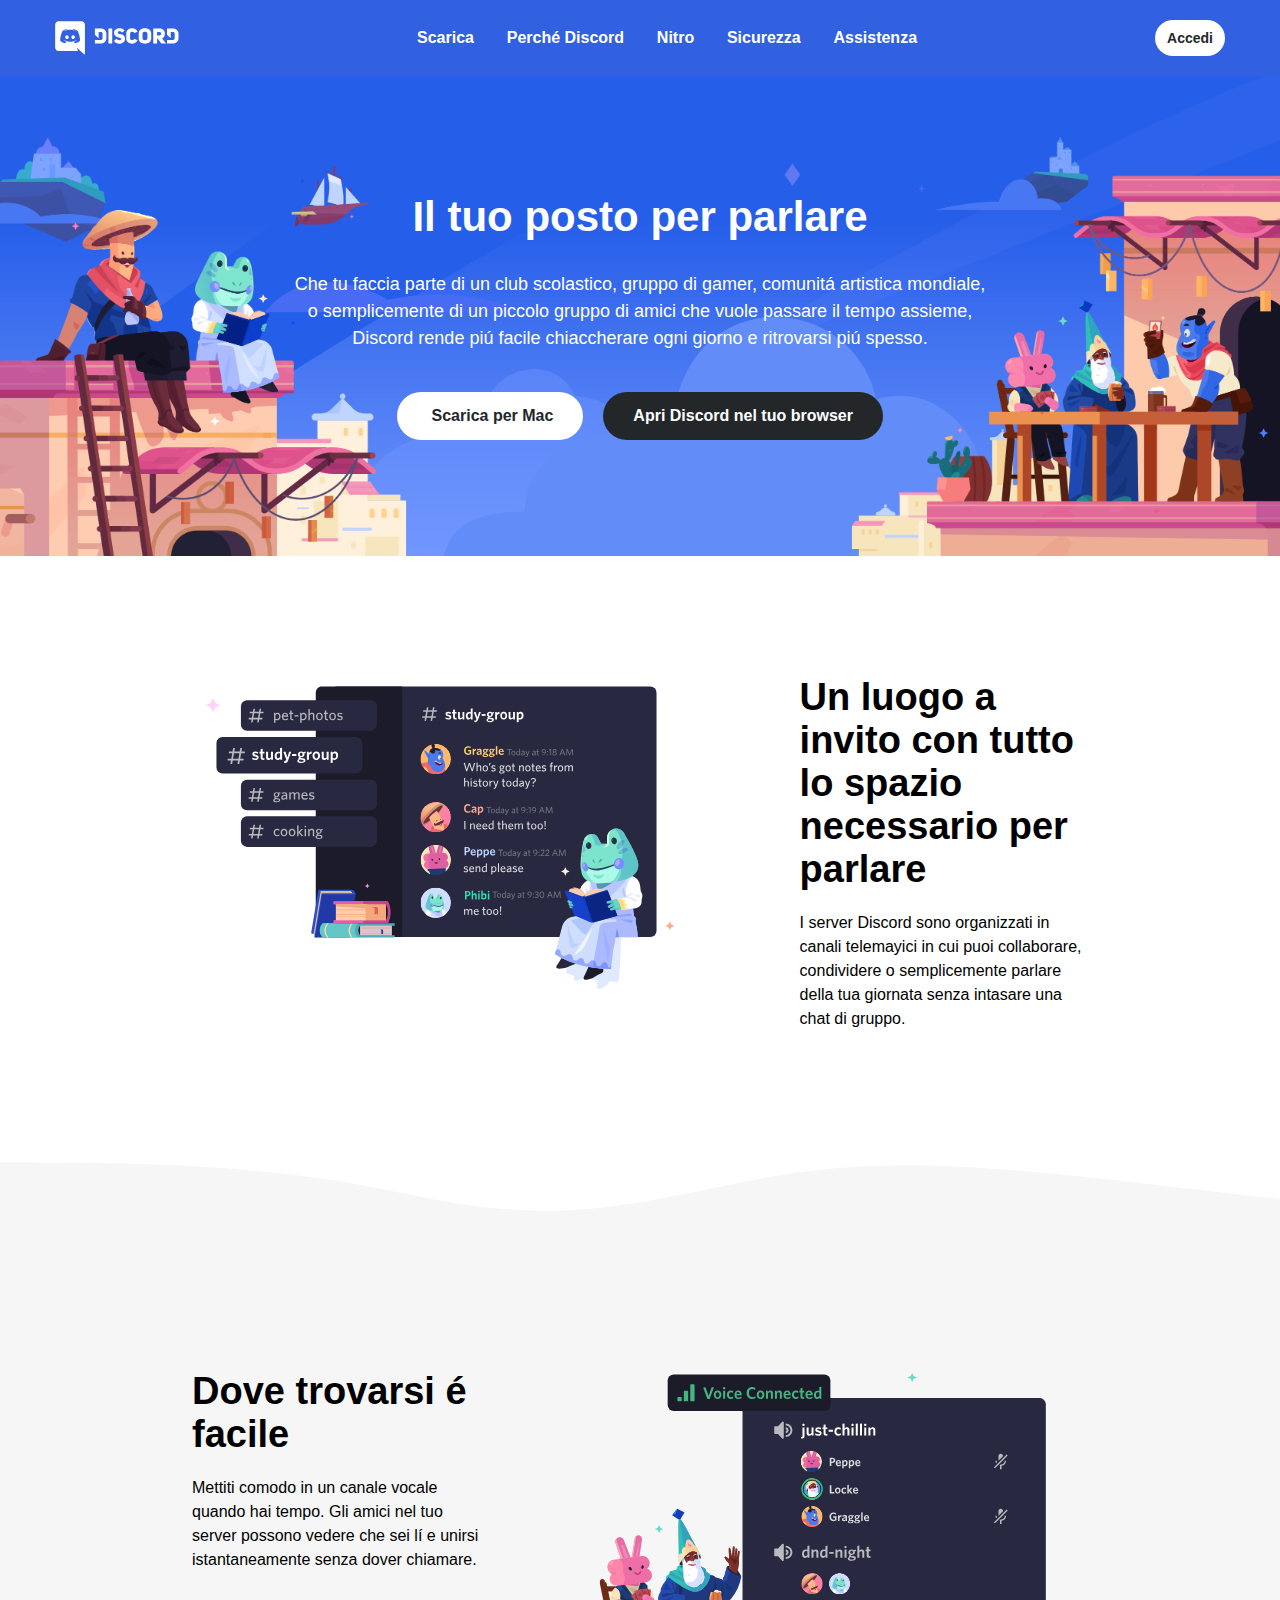
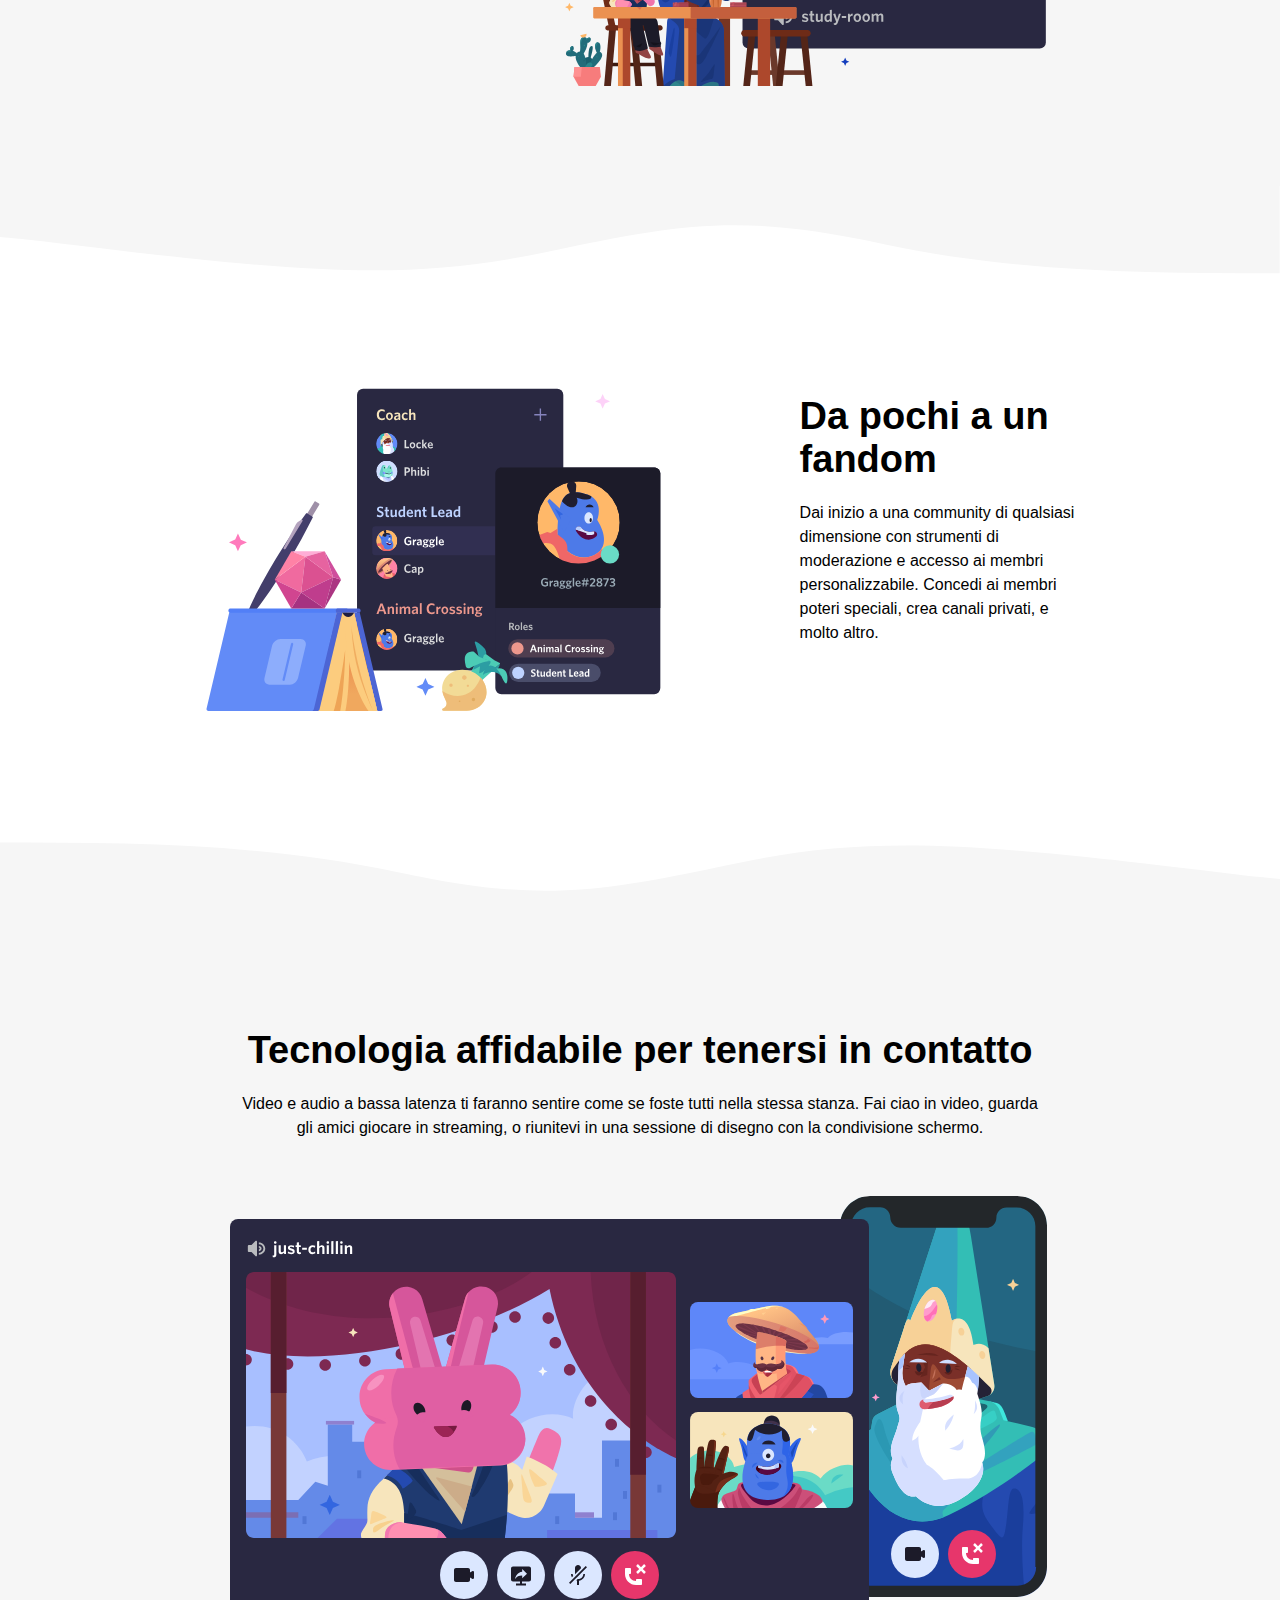
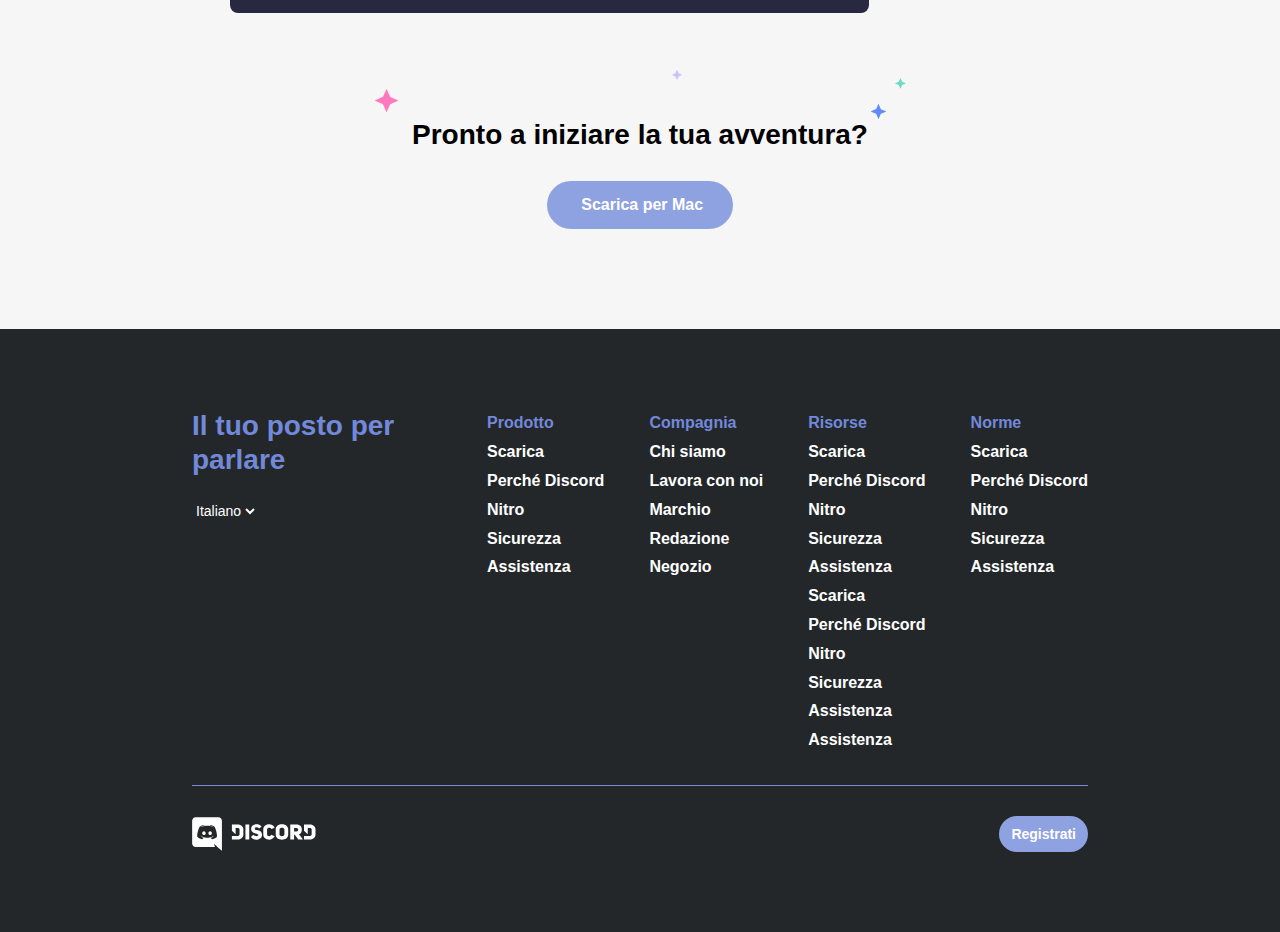
==== commit 8d5382e2: "add character entity" ====
--- a/index.html
+++ b/index.html
@@ -14,11 +14,11 @@
 
     <header>
         <nav class=" container flexbox">
-            <img src="img/logo.svg" alt="logo">
+            <img src="img/logo.svg" alt="Discord logo">
 
             <ul class="flexbox">
                 <li><a href="#">Scarica</a></li>
-                <li><a href="#">Perch&eacute Discord</a></li>
+                <li><a href="#">Perch&eacute; Discord</a></li>
                 <li><a href="#">Nitro</a></li>
                 <li><a href="#">Sicurezza</a></li>
                 <li><a href="#">Assistenza</a></li>
@@ -30,7 +30,7 @@
         <section class="hero flexbox">
             <div class="inner-hero">
                 <h1>Il tuo posto per parlare</h1>
-                <p>Che tu faccia parte di un club scolastico, gruppo di gamer, comunità artistica mondiale, o semplicemente di un piccolo gruppo di amici che vuole passare il tempo assieme, Discord rende più facile chiaccherare ogni giorno e ritrovarsi più spesso.</p>
+                <p>Che tu faccia parte di un club scolastico, gruppo di gamer, comunit&aacute; artistica mondiale, o semplicemente di un piccolo gruppo di amici che vuole passare il tempo assieme, Discord rende pi&uacute; facile chiaccherare ogni giorno e ritrovarsi pi&uacute; spesso.</p>
                 <div class="buttons-hero">
                     <a href="#" class="btn-big"><i class="fa-solid fa-down-long"></i>&nbsp;Scarica per Mac</a>
                     <a href="#" class="btn-big btn-black">Apri Discord nel tuo browser</a>
@@ -44,7 +44,7 @@
     <main>
         <section>
             <div class="flex-container">
-                <img class="img-main" src="img/item1.svg" alt="">
+                <img class="img-main" src="img/item1.svg" alt="study-group">
                 <div class="txt">
                     <h2>Un luogo a invito con tutto lo spazio necessario per parlare</h2>
                     <p>I server Discord sono organizzati in canali telemayici in cui puoi collaborare, condividere o semplicemente parlare della tua giornata senza intasare una chat di gruppo.</p>
@@ -58,10 +58,10 @@
 
         <section class="bg-gray">
             <div class="flex-container row-reverse">
-                <img class="img-main" src="img/item2.svg" alt="">
+                <img class="img-main" src="img/item2.svg" alt="voice connected">
                 <div class="txt">
-                    <h2>Dove trovarsi è facile</h2>
-                    <p>Mettiti comodo in un canale vocale quando hai tempo. Gli amici nel tuo server possono vedere che se lì e unirsi istantaneamente senza dover chiamare.</p>
+                    <h2>Dove trovarsi &eacute; facile</h2>
+                    <p>Mettiti comodo in un canale vocale quando hai tempo. Gli amici nel tuo server possono vedere che sei l&iacute; e unirsi istantaneamente senza dover chiamare.</p>
                 </div>
             </div>
         </section>
@@ -72,7 +72,7 @@
 
         <section>
             <div class="flex-container">
-                <img class="img-main" src="img/item3.svg" alt="">
+                <img class="img-main" src="img/item3.svg" alt="fandom channels">
             <div class="txt">
                 <h2>Da pochi a un fandom</h2>
                 <p>Dai inizio a una community di qualsiasi dimensione con strumenti di moderazione e accesso ai membri personalizzabile. Concedi ai membri poteri speciali, crea canali privati, e molto altro.</p>
@@ -94,7 +94,7 @@
     
                 <img src="img/item4-big.svg" alt="">
     
-                <img src="img/stars.svg" alt="">
+                <img src="img/stars.svg" alt="colorfull stars">
                 <h3>Pronto a iniziare la tua avventura?</h3>
                 <a href="#" class="btn-big btn-liliac"><i class="fa-solid fa-down-long"></i>&nbsp;Scarica per Mac</a>
                 
@@ -130,7 +130,7 @@
                     <h4>Prodotto</h4>
                     <ul>
                         <li><a href="#">Scarica</a></li>
-                        <li><a href="#">Perchè Discord</a></li>
+                        <li><a href="#">Perch&eacute Discord</a></li>
                         <li><a href="#">Nitro</a></li>
                         <li><a href="#">Sicurezza</a></li>
                         <li><a href="#">Assistenza</a></li>
@@ -153,12 +153,12 @@
                     <h4>Risorse</h4>
                     <ul>
                         <li><a href="#">Scarica</a></li>
-                        <li><a href="#">Perchè Discord</a></li>
+                        <li><a href="#">Perch&eacute Discord</a></li>
                         <li><a href="#">Nitro</a></li>
                         <li><a href="#">Sicurezza</a></li>
                         <li><a href="#">Assistenza</a></li>
                         <li><a href="#">Scarica</a></li>
-                        <li><a href="#">Perchè Discord</a></li>
+                        <li><a href="#">Perch&eacute Discord</a></li>
                         <li><a href="#">Nitro</a></li>
                         <li><a href="#">Sicurezza</a></li>
                         <li><a href="#">Assistenza</a></li>
@@ -170,7 +170,7 @@
                     <h4>Norme</h4>
                     <ul>
                         <li><a href="#">Scarica</a></li>
-                        <li><a href="#">Perchè Discord</a></li>
+                        <li><a href="#">Perch&eacute Discord</a></li>
                         <li><a href="#">Nitro</a></li>
                         <li><a href="#">Sicurezza</a></li>
                         <li><a href="#">Assistenza</a></li>
@@ -179,7 +179,7 @@
             </div>
 
             <div class="footer-bottom">
-                <img src="img/logo.svg" alt="">
+                <img src="img/logo.svg" alt="Discord logo">
                 <a class="btn-small btn-liliac" href="#">Registrati</a>
             </div>
 
--- a/css/style.css
+++ b/css/style.css
@@ -14,12 +14,6 @@
     margin: 0;
     padding: 0;
     box-sizing: border-box;   
-}
-
-.debug{ /*da rimuovere*/
-    border: 1px solid black;
-    min-height: 100px;
-    background-color: aqua;
 }
 
 /* GENERAL RULES */
@@ -137,8 +131,8 @@
     column-gap: 20px;
 }
 
-.buttons-hero a:hover{ /*mettere ombra e zoom*/
-    text-decoration: underline;
+.buttons-hero a:hover{ 
+    box-shadow: 5px 10px 20px var(--gray);
 }
 
 /*MAIN */
@@ -214,8 +208,7 @@
     display: flex;
     flex-direction: column;
     justify-content: space-between;
-    align-items: center;
-    
+    align-items: center; 
 }
 
 .contents{
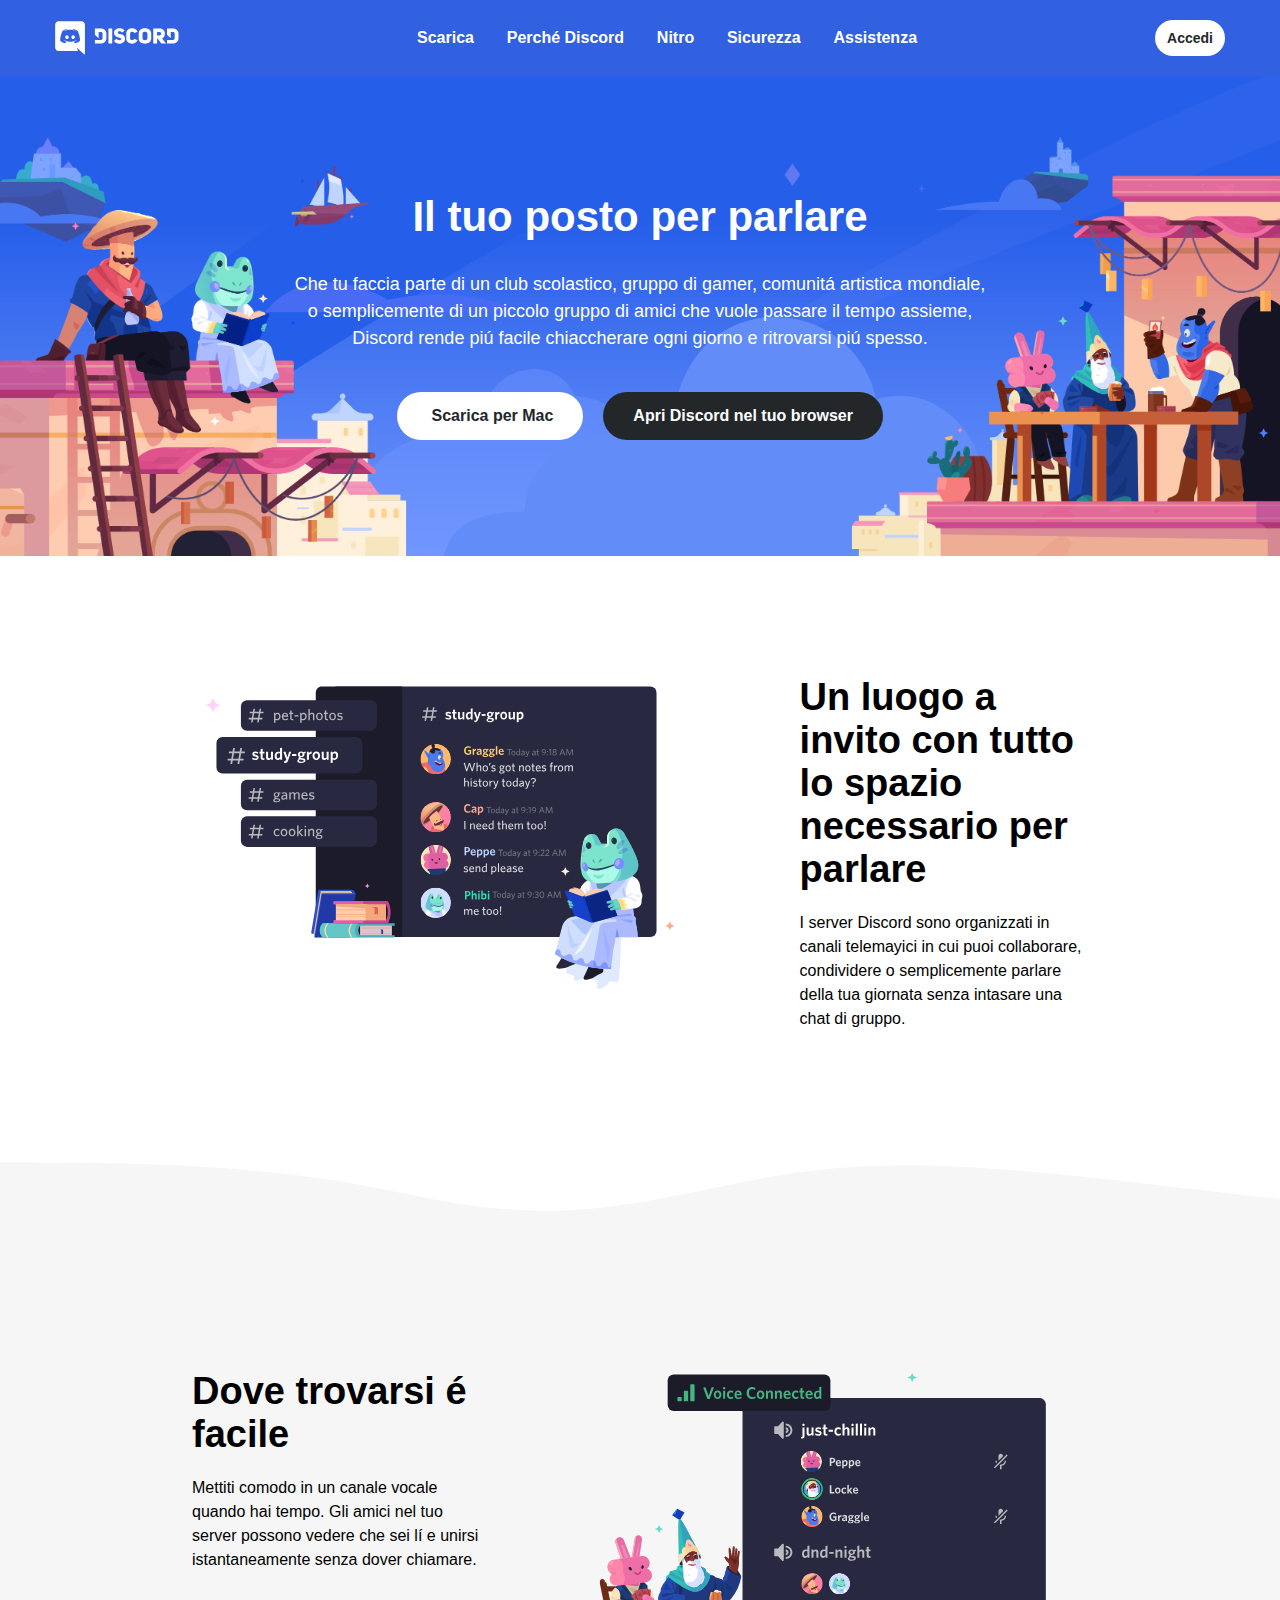
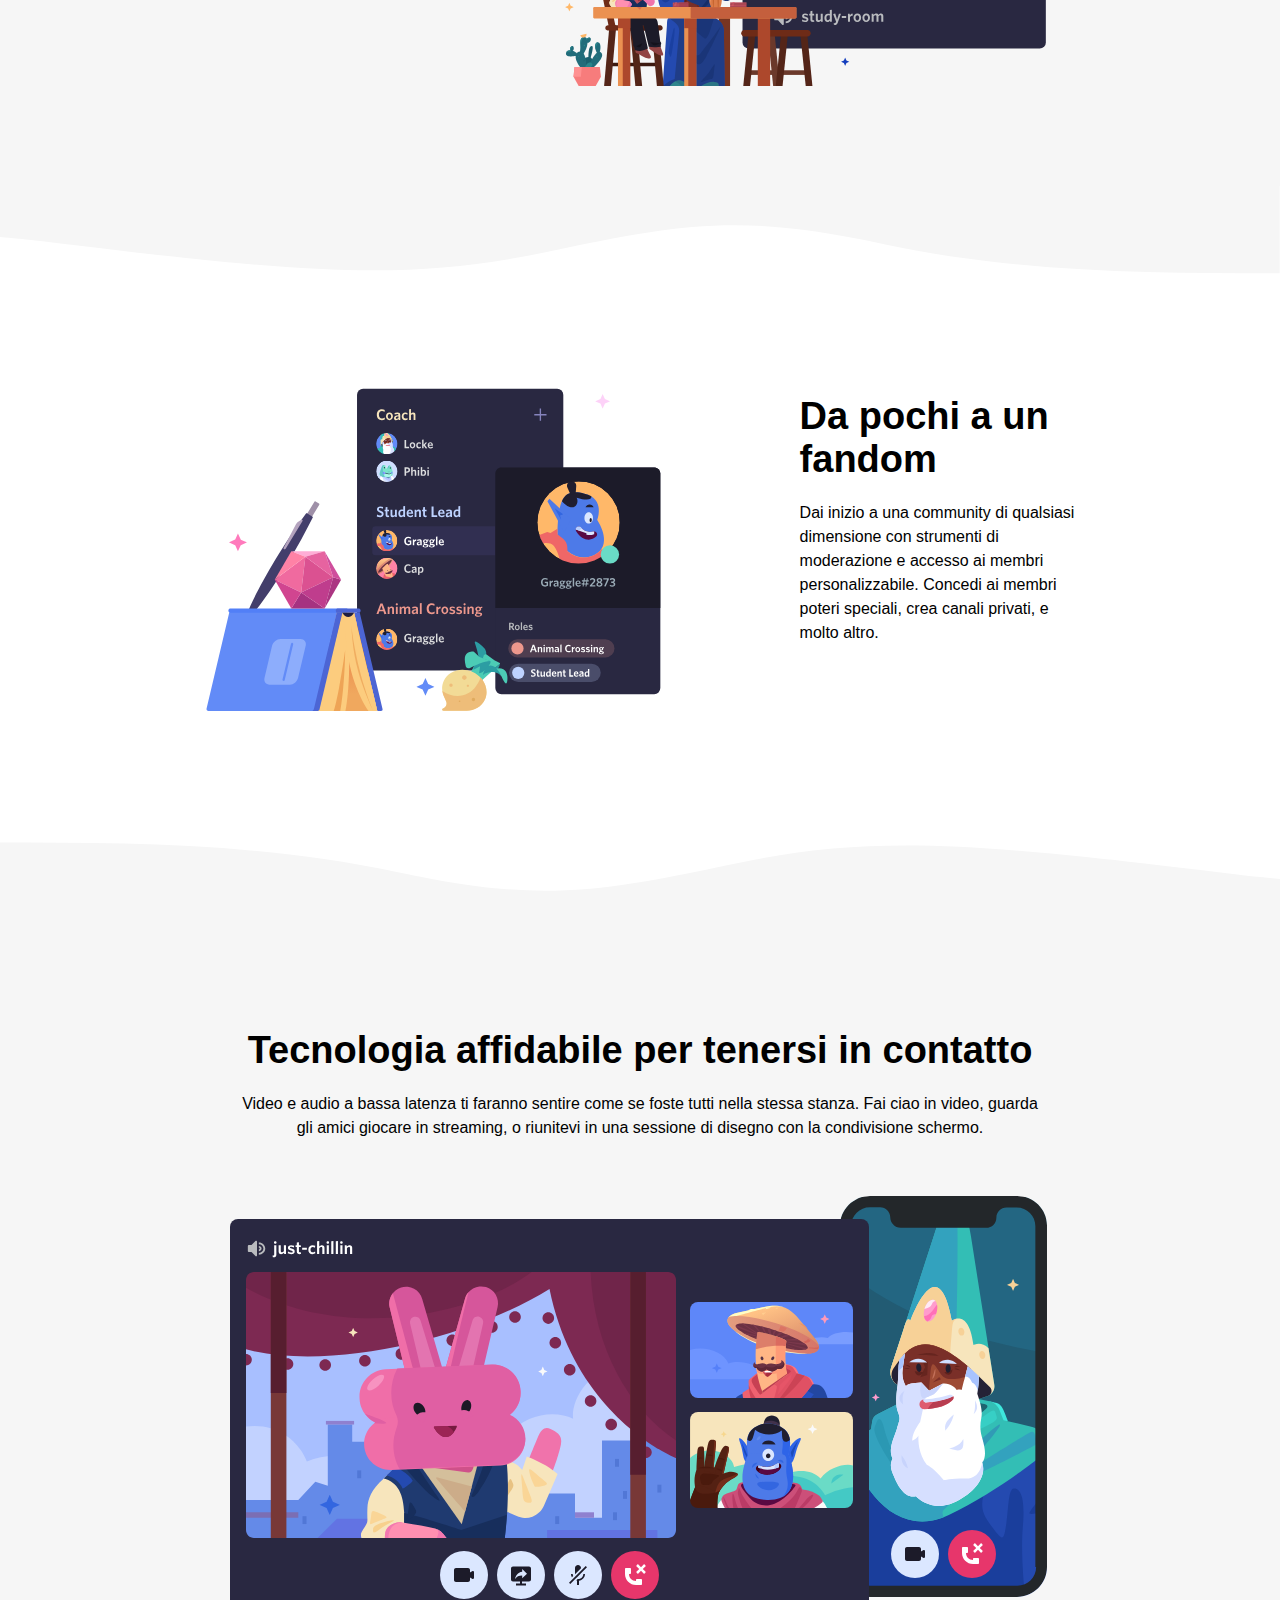
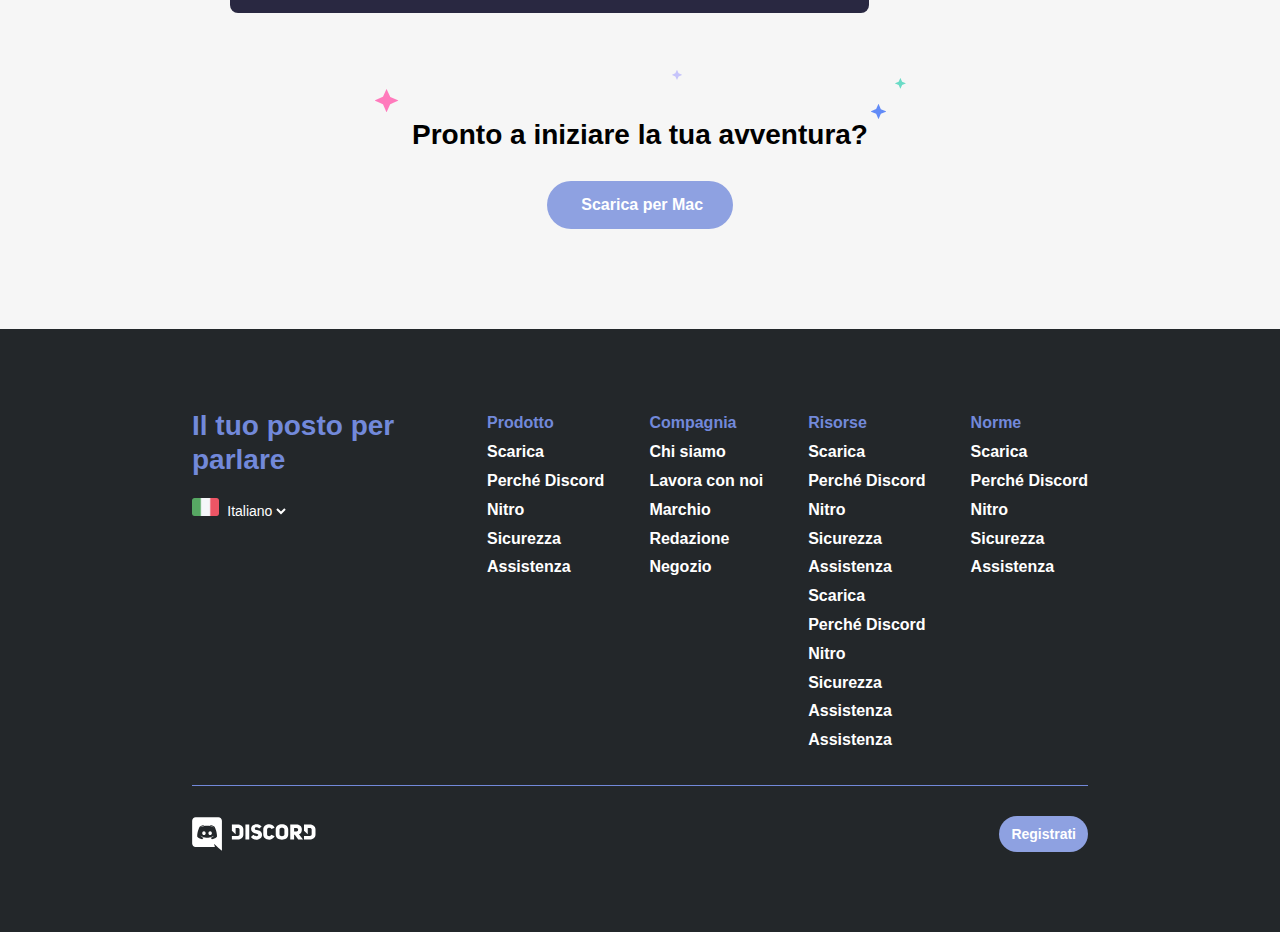
==== commit 0ecfc109: "add ita flag" ====
--- a/index.html
+++ b/index.html
@@ -113,7 +113,9 @@
             <div class="footer-row">
                 <div class="footer-col">
                     <h3>Il tuo posto per parlare</h3>
-                    <label for="lang"><i class="fa-regular fa-flag"></i></label>
+                    
+                    <img class="flag" src="img/ita.png" alt="italian flag">
+                    
                      <select class="lang">
                         <option>Italiano</option>
                         <option>English</option>
--- a/css/style.css
+++ b/css/style.css
@@ -269,6 +269,9 @@
     text-decoration: underline;
 }
 
-
-
-
+.flag{
+    height: 18px;
+}
+
+
+
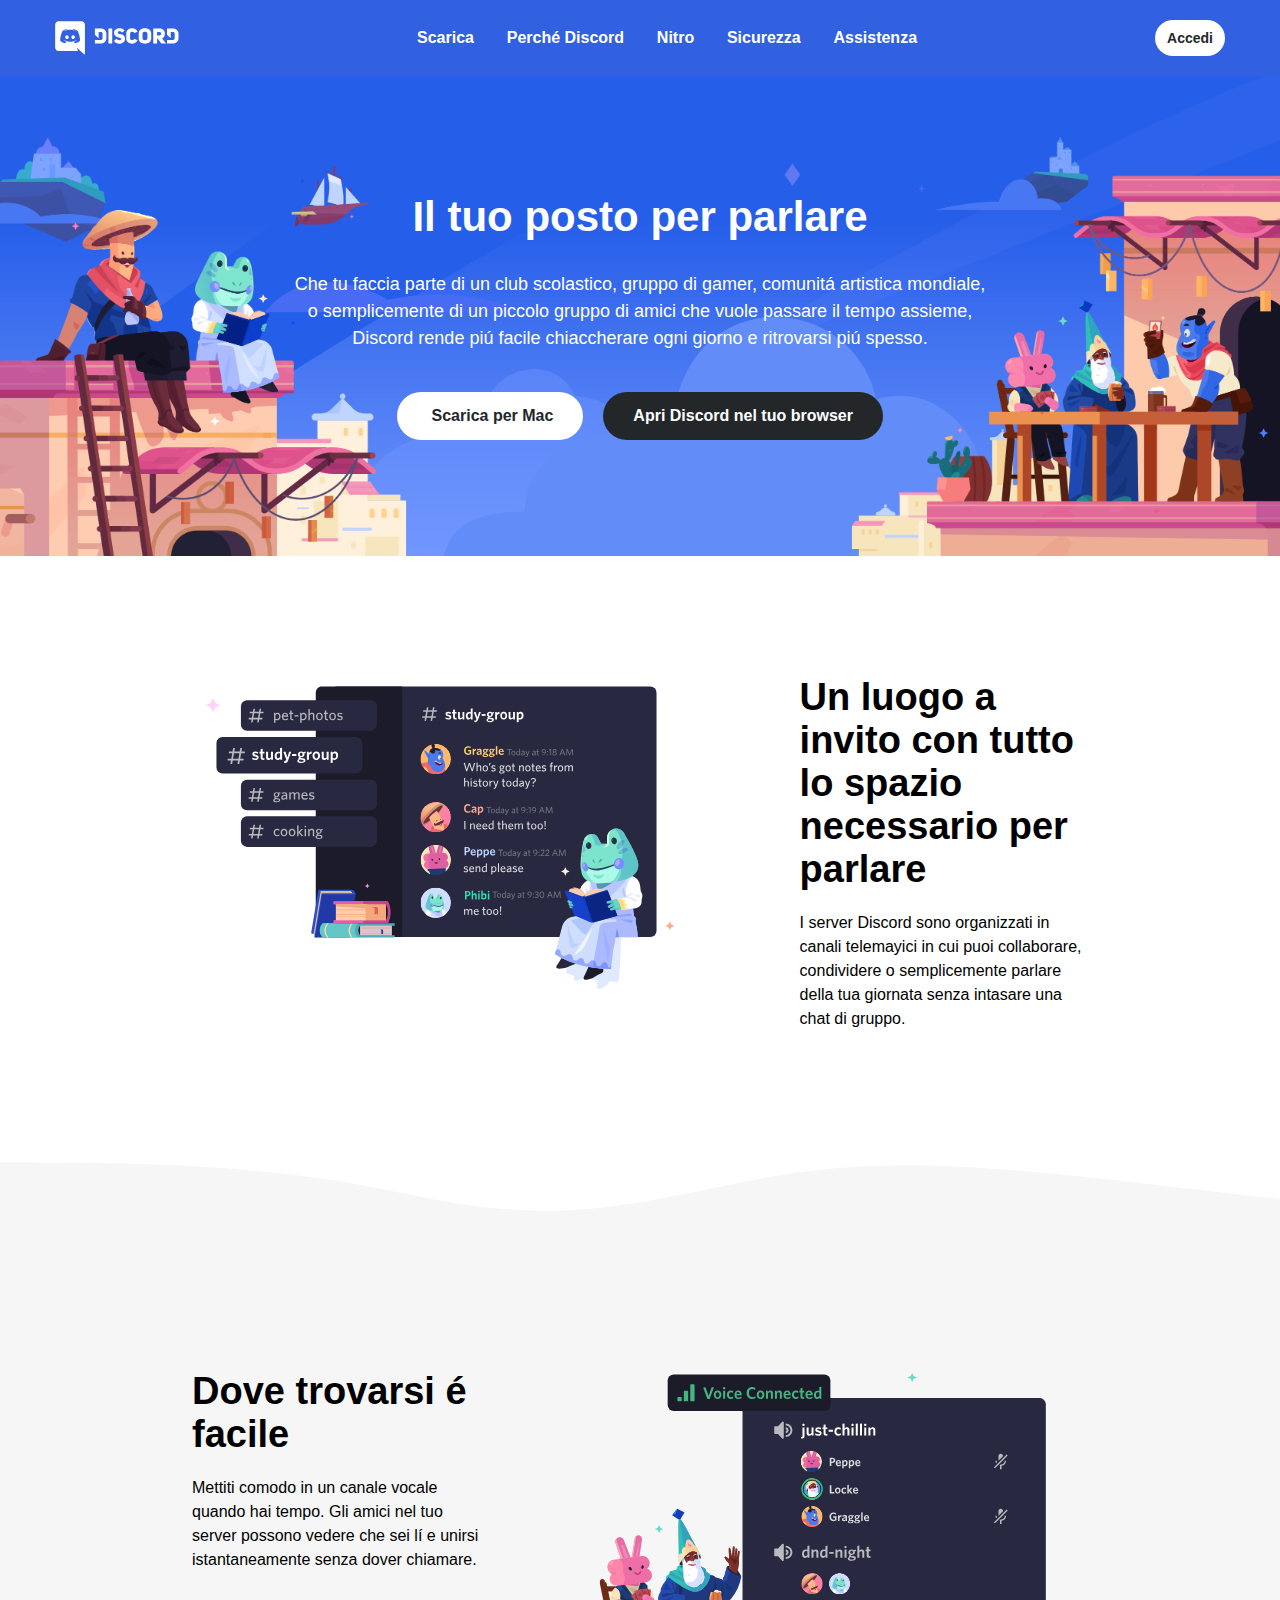
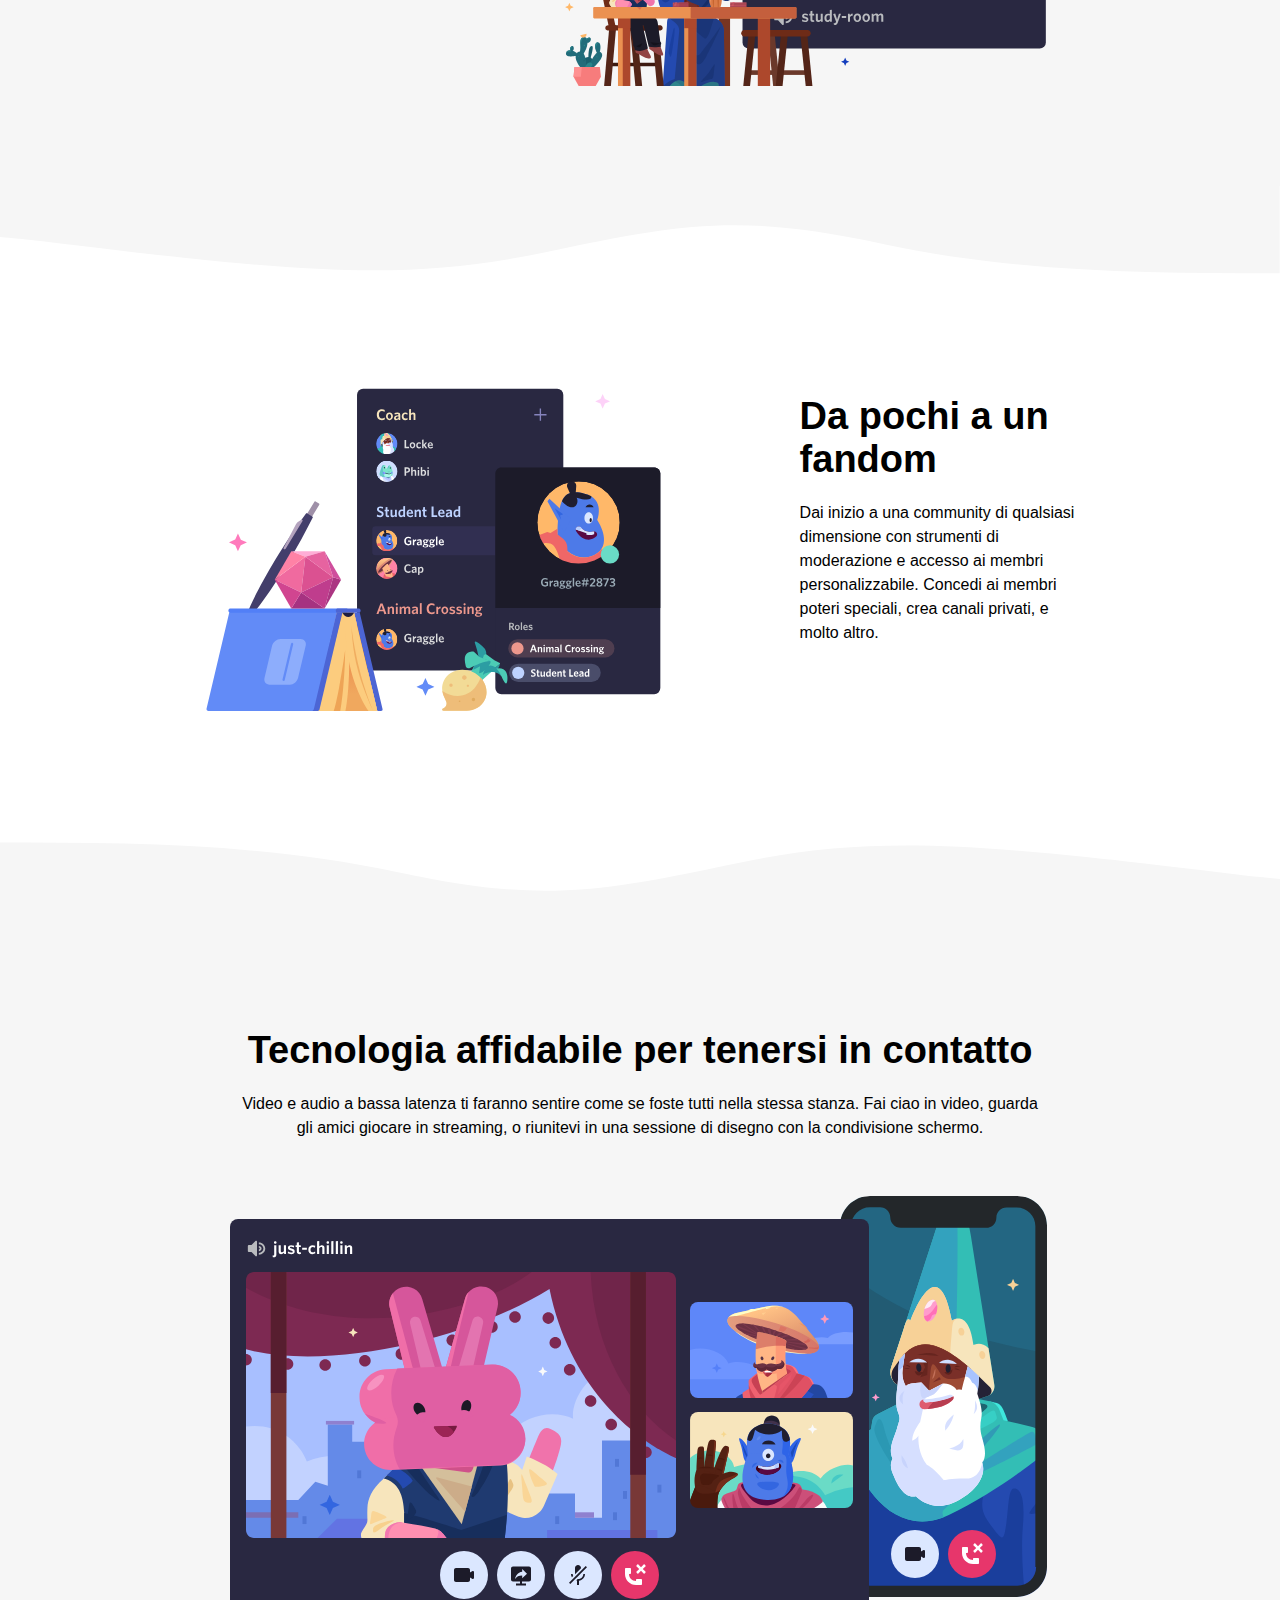
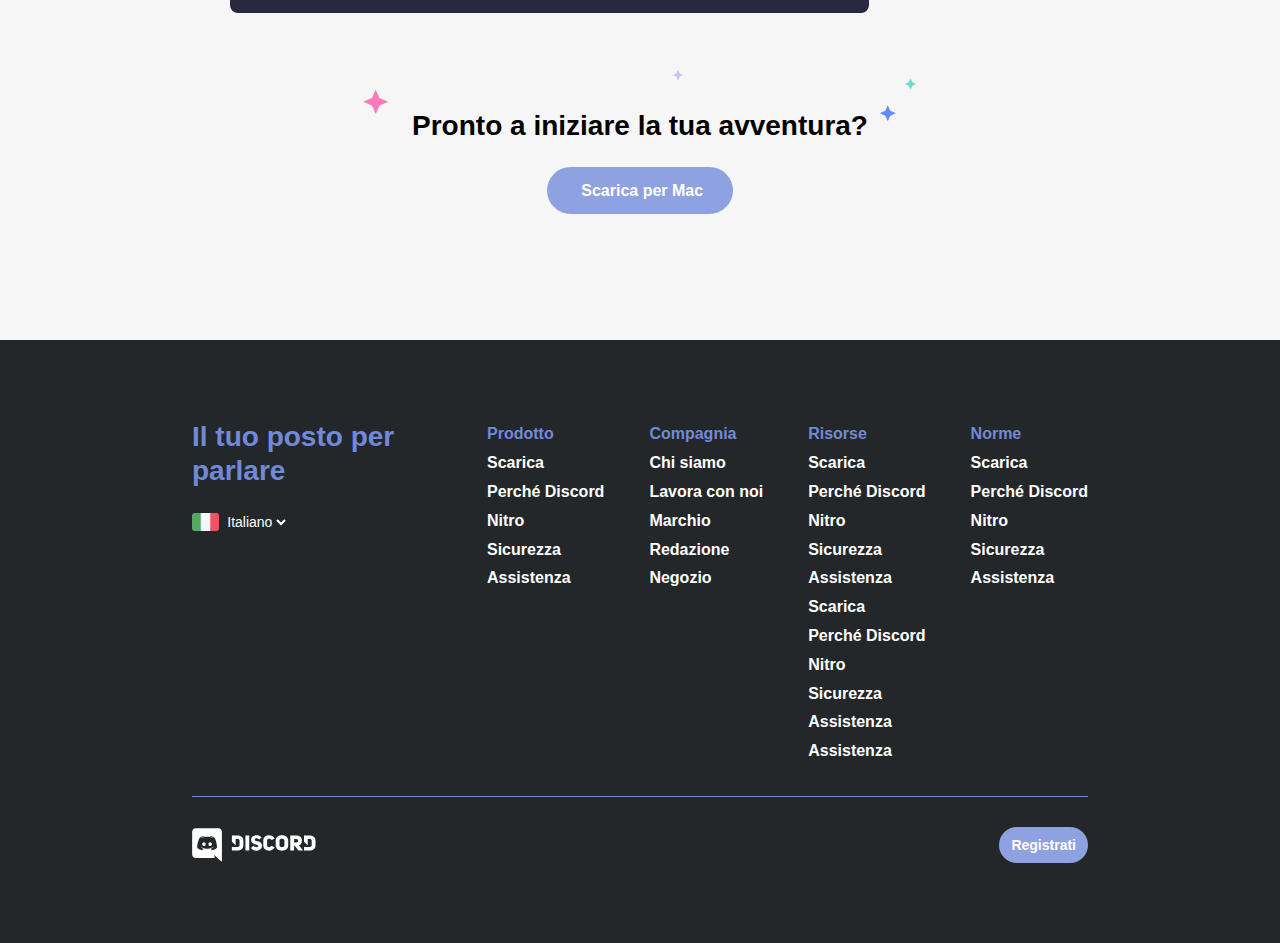
==== commit 03d73a65: "fix bkg img" ====
--- a/index.html
+++ b/index.html
@@ -39,7 +39,7 @@
         </section>
     </header>
      
-    <!-- MAIN WITH 4 SECTION -->
+    <!-- MAIN: 4 SECTION -->
 
     <main>
         <section>
@@ -93,10 +93,11 @@
                 </div>
     
                 <img src="img/item4-big.svg" alt="">
-    
-                <img src="img/stars.svg" alt="colorfull stars">
-                <h3>Pronto a iniziare la tua avventura?</h3>
-                <a href="#" class="btn-big btn-liliac"><i class="fa-solid fa-down-long"></i>&nbsp;Scarica per Mac</a>
+                
+                <div class="call-to-action">
+                    <h3>Pronto a iniziare la tua avventura?</h3>
+                    <a href="#" class="btn-big btn-liliac"><i class="fa-solid fa-down-long"></i>&nbsp;Scarica per Mac</a>   
+                </div>
                 
             </div>
 
--- a/css/style.css
+++ b/css/style.css
@@ -148,7 +148,7 @@
 
 main h3{
     font-size: 28px;
-    padding-bottom: 30px;
+    padding-bottom: 40px;
 }
 
 main p{
@@ -213,6 +213,13 @@
 
 .contents{
     width: 800px;
+}
+
+.call-to-action{
+    background-image: url('../img/stars.svg');
+    background-size: contain;
+    background-repeat: no-repeat;
+    padding: 40px 50px;   
 }
 
 /* FOOTER */
@@ -242,11 +249,11 @@
 }
 
 .lang{
-    background: var(--black);
+     background: var(--black); 
     color: var(--white);
     border: none;
     font-size: 14px;
-
+   
 }
 
 .footer-col h4{
@@ -271,7 +278,8 @@
 
 .flag{
     height: 18px;
-}
-
-
-
+    vertical-align: middle;
+}
+
+
+
